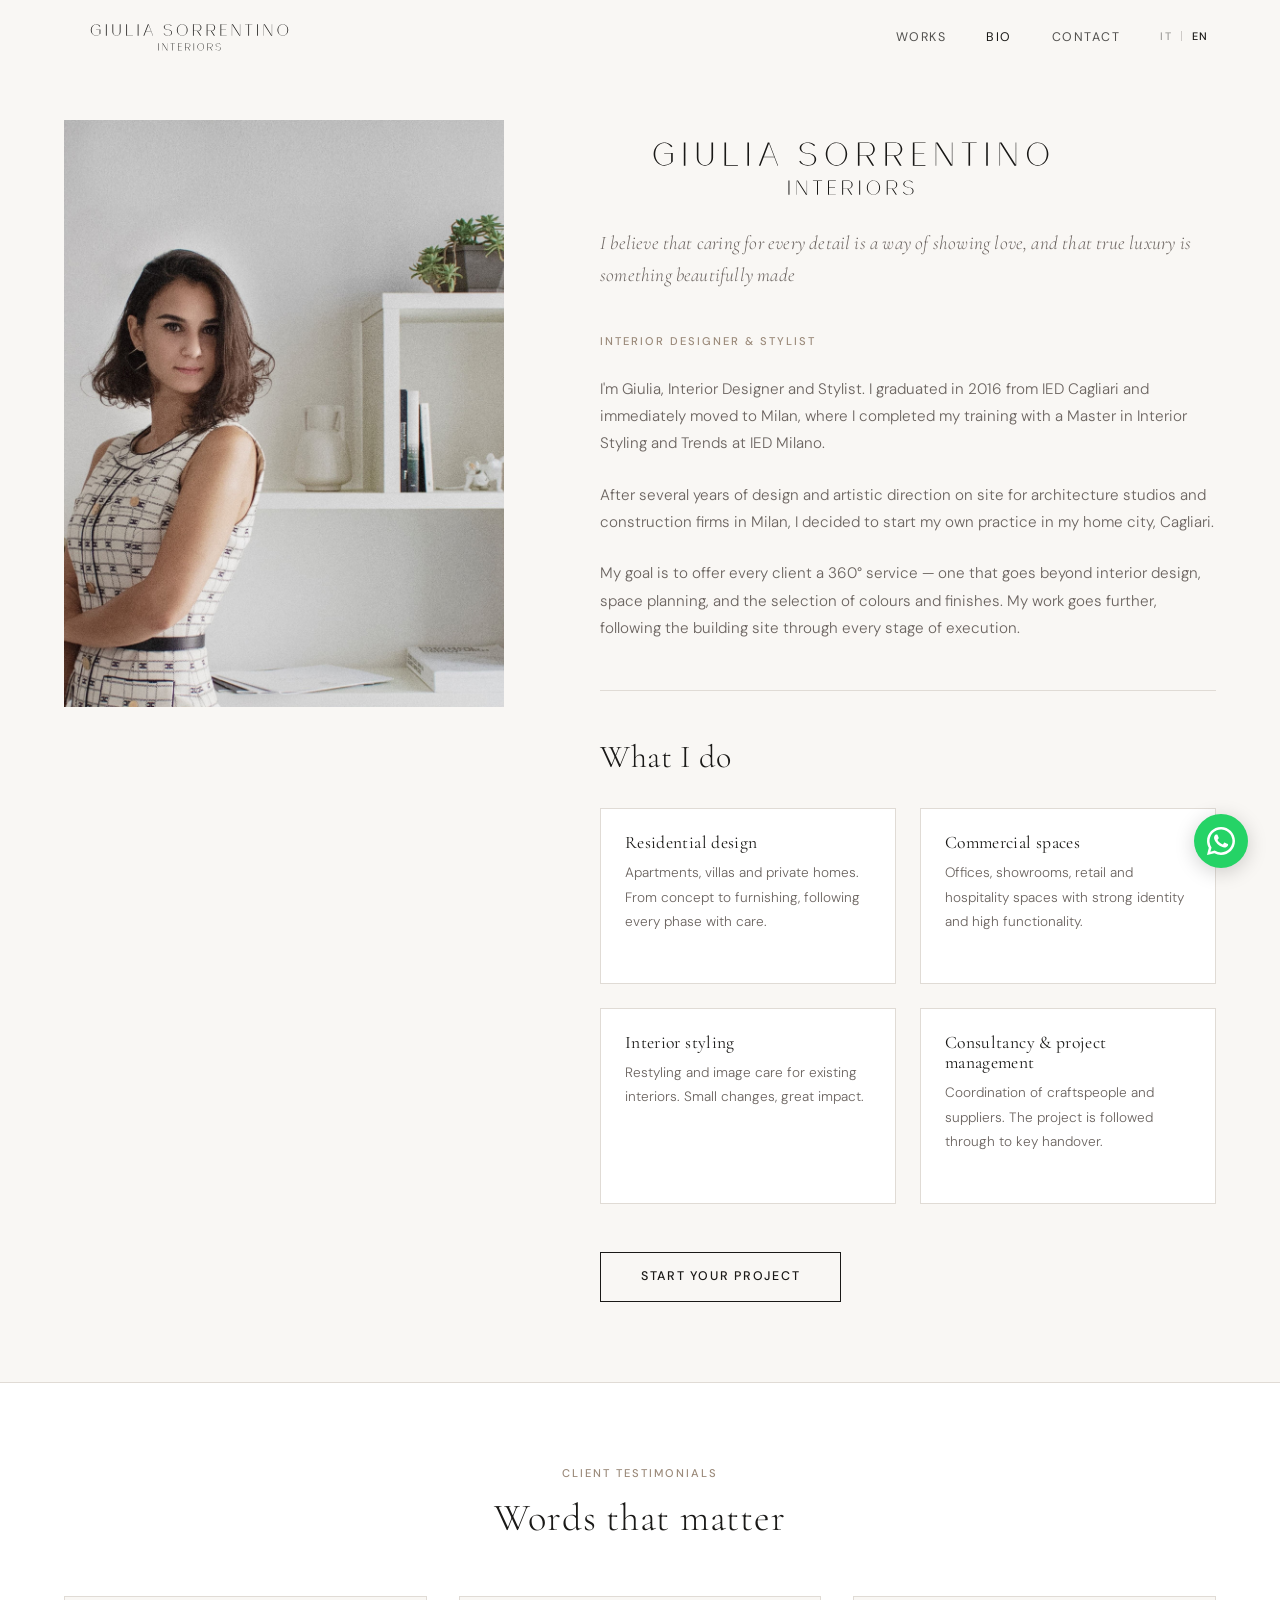
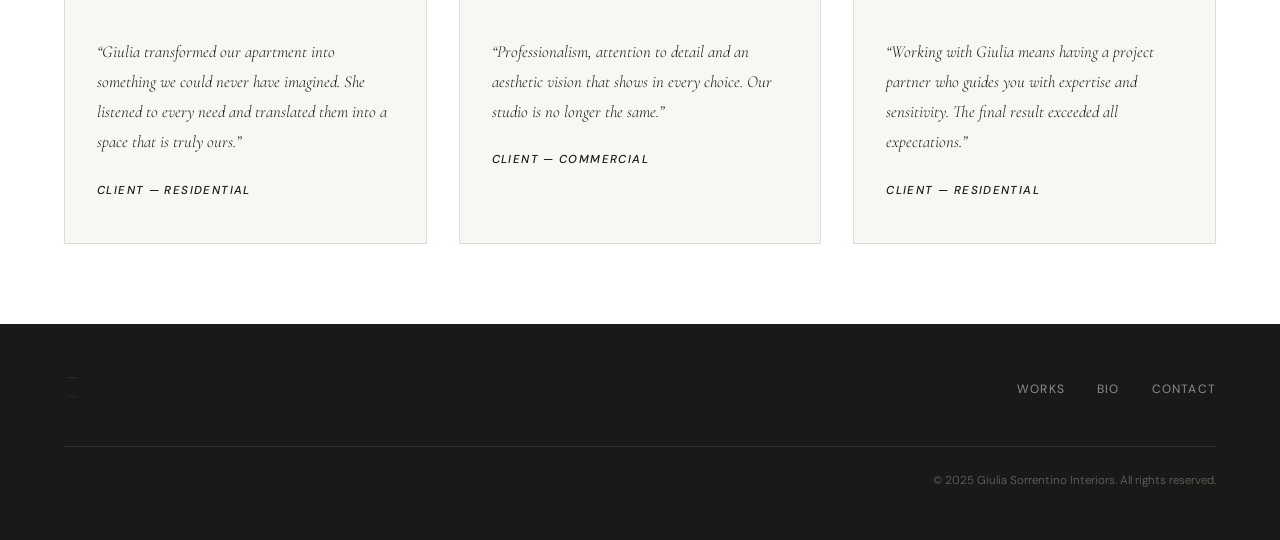
==== chi-sono.html @ e6bcc23e "primo commit" ====
﻿<!DOCTYPE html>
<html lang="it">
<head>
  <meta charset="UTF-8" />
  <meta name="viewport" content="width=device-width, initial-scale=1.0" />
  <title>Chi Sono — Giulia Sorrentino Interiors</title>
  <meta name="description" content="Giulia Sorrentino, interior designer con base in Sardegna (Cagliari) e a Milano. Progetta spazi residenziali e commerciali con un approccio su misura." />
  <meta name="keywords" content="interior designer Sardegna, interior designer Cagliari, interior designer Milano, progettazione interni" />
  <link rel="icon" type="image/svg+xml" href="favicon.svg" />
  <link rel="preconnect" href="https://fonts.googleapis.com" />
  <link rel="preconnect" href="https://fonts.gstatic.com" crossorigin />
  <link rel="stylesheet" href="css/style.css" />
</head>
<body>

  <nav class="nav scrolled">
    <a href="index.html" class="nav__logo">
      <span class="nav__logo-name" data-i18n="nav.logo-name">Giulia Sorrentino</span>
      <span class="nav__logo-sub" data-i18n="nav.logo-sub">Interiors</span>
    </a>
    <ul class="nav__links">
      <li><a href="index.html" data-i18n="nav.portfolio">Lavori</a></li>
      <li><a href="chi-sono.html" class="active" data-i18n="nav.about">Bio</a></li>
      <li><a href="contatti.html" data-i18n="nav.contact">Contatti</a></li>
    </ul>
    <div class="lang-switcher">
      <button class="lang-switcher__btn" data-lang="it">IT</button>
      <span class="lang-switcher__sep"></span>
      <button class="lang-switcher__btn" data-lang="en">EN</button>
    </div>
    <button class="nav__hamburger" aria-label="Menu" aria-expanded="false">
      <span></span><span></span><span></span>
    </button>
  </nav>

  <div class="nav__mobile">
    <a href="index.html" data-i18n="nav.portfolio">Lavori</a>
    <a href="chi-sono.html" data-i18n="nav.about">Bio</a>
    <a href="contatti.html" data-i18n="nav.contact">Contatti</a>
    <div class="lang-switcher" style="margin-left:0; margin-top:1rem;">
      <button class="lang-switcher__btn" data-lang="it">IT</button>
      <span class="lang-switcher__sep"></span>
      <button class="lang-switcher__btn" data-lang="en">EN</button>
    </div>
  </div>

  <section class="about-page-hero">
    <div class="container">
      <div class="about-page__grid">

        <div class="about-bio__logo-wrap fade-in">
          <div class="about-bio__logo-img" role="img" aria-label="Giulia Sorrentino Interiors"></div>
          <p class="about-bio__tagline" data-i18n="bio.quote">Credo che la cura di ogni dettaglio sia un modo per mostrare amore, e che il vero lusso sia qualcosa di ben fatto</p>
        </div>

        <div class="about-page__portrait fade-in">
          <img src="images/about/giulia.jpg" alt="Giulia Sorrentino" />
        </div>

        <div class="about-page__content fade-in fade-in-delay-1">
          <p class="label" data-i18n="about.label">Interior Designer &amp; Stylist</p>

          <p data-i18n="about.p1">Sono Giulia, Interior Designer e Stylist. Mi sono laureata nel 2016 presso IED Cagliari e, immediatamente dopo, mi sono trasferita a Milano dove ho completato la mia formazione con il Master in Interior Styling and Trends presso IED Milano.</p>
          <p data-i18n="about.p2">Dopo diversi anni di progettazione e direzione artistica in cantiere per studi di architettura e imprese di costruzione milanesi, ho deciso di intraprendere la libera professione nella mia città, Cagliari.</p>
          <p data-i18n="about.p3">Il mio obiettivo è offrire a ogni singolo cliente un servizio a 360°, che non si conclude con la progettazione degli interni, la definizione degli spazi e la scelta dei colori e delle finiture. Il mio lavoro si spinge oltre, seguendo il cantiere in ogni sua fase di realizzazione.</p>

          <div class="services">
            <h3 data-i18n="about.services.h3">Cosa faccio</h3>
            <div class="services__list">
              <div class="service-item">
                <h4 data-i18n="about.s1.h4">Progettazione residenziale</h4>
                <p data-i18n="about.s1.p">Appartamenti, ville e case private. Dal concept all'arredo, seguendo ogni fase con cura.</p>
              </div>
              <div class="service-item">
                <h4 data-i18n="about.s2.h4">Spazi commerciali</h4>
                <p data-i18n="about.s2.p">Uffici, showroom, negozi e spazi di hospitality con identità forte e funzionalità elevata.</p>
              </div>
              <div class="service-item">
                <h4 data-i18n="about.s3.h4">Interior styling</h4>
                <p data-i18n="about.s3.p">Restyling e cura dell'immagine di interni esistenti. Piccole variazioni, grande impatto.</p>
              </div>
              <div class="service-item">
                <h4 data-i18n="about.s4.h4">Consulenza e direzione lavori</h4>
                <p data-i18n="about.s4.p">Coordinamento di maestranze e fornitori. Il progetto viene seguito fino alla consegna delle chiavi.</p>
              </div>
            </div>
          </div>

          <div style="margin-top:3rem;">
            <a href="contatti.html" class="btn btn--dark" data-i18n="about.cta">Inizia il tuo progetto</a>
          </div>
        </div>

      </div>
    </div>
  </section>

  <!-- Testimonials -->
  <section class="testimonials-section">
    <div class="container">
      <div class="section-header fade-in">
        <p class="label" data-i18n="testimonials.label">Cosa dicono i clienti</p>
        <h2 data-i18n="testimonials.h2">Parole che contano</h2>
      </div>
      <div class="testimonials-grid">
        <blockquote class="testimonial fade-in">
          <p class="testimonial__quote" data-i18n="testimonials.1.quote">Giulia ha trasformato il nostro appartamento in qualcosa che non avremmo mai immaginato. Ha ascoltato ogni nostra esigenza e le ha tradotte in uno spazio che è davvero nostro.</p>
          <cite class="testimonial__cite">
            <strong data-i18n="testimonials.1.name">Cliente — Residenziale</strong>
          </cite>
        </blockquote>
        <blockquote class="testimonial fade-in fade-in-delay-1">
          <p class="testimonial__quote" data-i18n="testimonials.2.quote">Professionalità, attenzione al dettaglio e una visione estetica che si percepisce in ogni scelta. Il nostro studio non è più lo stesso.</p>
          <cite class="testimonial__cite">
            <strong data-i18n="testimonials.2.name">Cliente — Commerciale</strong>
          </cite>
        </blockquote>
        <blockquote class="testimonial fade-in fade-in-delay-2">
          <p class="testimonial__quote" data-i18n="testimonials.3.quote">Affidarsi a Giulia significa avere una partner di progetto che ti guida con competenza e sensibilità. Il risultato finale ha superato ogni aspettativa.</p>
          <cite class="testimonial__cite">
            <strong data-i18n="testimonials.3.name">Cliente — Residenziale</strong>
          </cite>
        </blockquote>
      </div>
    </div>
  </section>


  <footer class="footer">
    <div class="container">
      <div class="footer__inner">
        <a href="index.html" class="footer__logo">
          <img src="images/logo-footer.svg" class="footer__logo-img" alt="Giulia Sorrentino Interiors" />
        </a>
        <nav class="footer__links">
          <a href="index.html" data-i18n="nav.portfolio">Lavori</a>
          <a href="chi-sono.html" data-i18n="nav.about">Bio</a>
          <a href="contatti.html" data-i18n="nav.contact">Contatti</a>
        </nav>
        <p class="footer__copy" data-i18n="footer.copy">&copy; 2024 Giulia Sorrentino Interiors. Tutti i diritti riservati.</p>
      </div>
    </div>
  </footer>

  <a href="https://wa.me/393406487121" class="whatsapp-fab" target="_blank" rel="noopener noreferrer" aria-label="Contatta su WhatsApp">
    <svg viewBox="0 0 24 24" xmlns="http://www.w3.org/2000/svg" aria-hidden="true"><path d="M17.472 14.382c-.297-.149-1.758-.867-2.03-.967-.273-.099-.471-.148-.67.15-.197.297-.767.966-.94 1.164-.173.199-.347.223-.644.075-.297-.15-1.255-.463-2.39-1.475-.883-.788-1.48-1.761-1.653-2.059-.173-.297-.018-.458.13-.606.134-.133.298-.347.446-.52.149-.174.198-.298.298-.497.099-.198.05-.371-.025-.52-.075-.149-.669-1.612-.916-2.207-.242-.579-.487-.5-.669-.51-.173-.008-.371-.01-.57-.01-.198 0-.52.074-.792.372-.272.297-1.04 1.016-1.04 2.479 0 1.462 1.065 2.875 1.213 3.074.149.198 2.096 3.2 5.077 4.487.709.306 1.262.489 1.694.625.712.227 1.36.195 1.871.118.571-.085 1.758-.719 2.006-1.413.248-.694.248-1.289.173-1.413-.074-.124-.272-.198-.57-.347z"/><path d="M12 0C5.373 0 0 5.373 0 12c0 2.124.558 4.12 1.535 5.845L0 24l6.335-1.509A11.954 11.954 0 0012 24c6.627 0 12-5.373 12-12S18.627 0 12 0zm0 21.818a9.818 9.818 0 01-5.017-1.377l-.36-.214-3.727.978.999-3.636-.234-.374A9.818 9.818 0 1112 21.818z"/></svg>
  </a>

  <script src="js/main.js"></script>
  <script src="js/i18n.js"></script>
</body>
</html>
---- css/style.css ----
/* ============================================================
   Giulia Sorrentino Interiors — Main Stylesheet
   ============================================================ */

@import url('https://fonts.googleapis.com/css2?family=Cormorant+Garamond:ital,wght@0,300;0,400;0,500;1,300;1,400&family=DM+Sans:wght@300;400;500&display=swap');

/* ── Variables ── */
:root {
  --off-white: #F9F7F4;
  --white: #FFFFFF;
  --text: #1A1917;
  --text-muted: #6B6460;
  --accent: #9B8A7A;
  --border: #E0DBD5;
  --light-bg: #F0EDE8;

  --font-serif: 'Cormorant Garamond', Georgia, serif;
  --font-sans: 'DM Sans', system-ui, sans-serif;

  --nav-height: 72px;
  --transition: 0.4s cubic-bezier(0.25, 0.46, 0.45, 0.94);
  --transition-fast: 0.2s ease;
}

/* ── Reset ── */
*, *::before, *::after { box-sizing: border-box; margin: 0; padding: 0; }

html {
  scroll-behavior: smooth;
  font-size: 16px;
}

body {
  font-family: var(--font-sans);
  background: var(--off-white);
  color: var(--text);
  line-height: 1.6;
  overflow-x: hidden;
  -webkit-font-smoothing: antialiased;
}

img {
  display: block;
  max-width: 100%;
  height: auto;
}

a {
  color: inherit;
  text-decoration: none;
}

ul { list-style: none; }

/* ── Typography ── */
h1, h2, h3, h4 {
  font-family: var(--font-serif);
  font-weight: 300;
  line-height: 1.15;
  letter-spacing: 0.02em;
}

h1 { font-size: clamp(2.5rem, 6vw, 5rem); }
h2 { font-size: clamp(1.8rem, 4vw, 3rem); }
h3 { font-size: clamp(1.3rem, 2.5vw, 2rem); }
h4 { font-size: 1.1rem; }

p {
  font-size: 0.95rem;
  font-weight: 300;
  color: var(--text-muted);
  line-height: 1.8;
}

.label {
  font-family: var(--font-sans);
  font-size: 0.7rem;
  font-weight: 500;
  letter-spacing: 0.18em;
  text-transform: uppercase;
  color: var(--accent);
}

/* ── Layout ── */
.container {
  width: 90%;
  max-width: 1280px;
  margin: 0 auto;
}

section { padding: 5rem 0; }

/* ── Navigation ── */
.nav {
  position: fixed;
  top: 0;
  left: 0;
  right: 0;
  z-index: 100;
  height: var(--nav-height);
  display: flex;
  align-items: center;
  padding: 0 5%;
  transition: background var(--transition-fast), box-shadow var(--transition-fast);
}

.nav.scrolled {
  background: rgba(255, 255, 255, 0.96);
  backdrop-filter: blur(12px);
  box-shadow: 0 1px 0 var(--border);
}

/* SVG logo via background-image crop */
.nav__logo {
  display: block;
  flex: 1;
  overflow: hidden;
  width: 238px;
  height: 38px;
  background-image: url('../images/logo-nav-dark.svg');
  background-size: 319px 638px;
  background-position: -34px -92px;
  background-repeat: no-repeat;
  transition: opacity var(--transition-fast);
}

.nav__logo:hover { opacity: 0.65; }

/* Hide text spans — logo is rendered via background-image */
.nav__logo-name,
.nav__logo-sub { display: none; }

.nav__links {
  display: flex;
  gap: 2.5rem;
  align-items: center;
}

.nav__links a {
  font-size: 0.78rem;
  font-weight: 400;
  letter-spacing: 0.12em;
  text-transform: uppercase;
  color: var(--text);
  transition: color var(--transition-fast), opacity var(--transition-fast);
  opacity: 0.75;
}

.nav__links a:hover,
.nav__links a.active {
  opacity: 1;
  color: var(--text);
}

.nav__hamburger {
  display: none;
  flex-direction: column;
  gap: 5px;
  cursor: pointer;
  padding: 4px;
  background: none;
  border: none;
}

.nav__hamburger span {
  display: block;
  width: 22px;
  height: 1px;
  background: var(--text);
  transition: transform var(--transition), opacity var(--transition-fast);
}

.nav__hamburger.open span:nth-child(1) { transform: translateY(6px) rotate(45deg); }
.nav__hamburger.open span:nth-child(2) { opacity: 0; }
.nav__hamburger.open span:nth-child(3) { transform: translateY(-6px) rotate(-45deg); }

/* Mobile menu overlay */
.nav__mobile {
  display: none;
  position: fixed;
  inset: 0;
  z-index: 99;
  background: var(--white);
  flex-direction: column;
  align-items: center;
  justify-content: center;
  gap: 2.5rem;
  opacity: 0;
  pointer-events: none;
  transition: opacity var(--transition);
}

.nav__mobile.open {
  opacity: 1;
  pointer-events: all;
}

.nav__mobile a {
  font-family: var(--font-serif);
  font-size: 2.2rem;
  font-weight: 300;
  letter-spacing: 0.04em;
  color: var(--text);
  opacity: 0.8;
  transition: opacity var(--transition-fast);
}

.nav__mobile a:hover { opacity: 1; }

/* ── Hero ── */
.hero {
  position: relative;
  height: 100dvh;
  min-height: 600px;
  overflow: hidden;
  display: flex;
  align-items: flex-end;
  padding-bottom: 4rem;
}

.hero__img {
  position: absolute;
  inset: 0;
  width: 100%;
  height: 100%;
  object-fit: cover;
  object-position: center;
}

.hero__overlay {
  position: absolute;
  inset: 0;
  background: linear-gradient(
    to top,
    rgba(26, 25, 23, 0.55) 0%,
    rgba(26, 25, 23, 0.1) 50%,
    transparent 100%
  );
}

.hero__content {
  position: relative;
  z-index: 1;
  color: var(--white);
  padding: 0 5%;
  max-width: 800px;
}

.hero__content .label { color: rgba(255,255,255,0.75); margin-bottom: 1rem; }

.hero__title {
  font-family: var(--font-serif);
  font-size: clamp(3rem, 7vw, 6rem);
  font-weight: 300;
  line-height: 1.05;
  letter-spacing: 0.02em;
  color: var(--white);
  margin-bottom: 1.5rem;
}

.hero__subtitle {
  font-size: 0.9rem;
  font-weight: 300;
  letter-spacing: 0.08em;
  color: rgba(255,255,255,0.8);
  margin-bottom: 0;
}

.hero__scroll {
  position: absolute;
  bottom: 2rem;
  right: 5%;
  display: flex;
  flex-direction: column;
  align-items: center;
  gap: 0.5rem;
  color: rgba(255,255,255,0.6);
  font-size: 0.65rem;
  letter-spacing: 0.15em;
  text-transform: uppercase;
  z-index: 1;
}

.hero__scroll::after {
  content: '';
  display: block;
  width: 1px;
  height: 40px;
  background: rgba(255,255,255,0.4);
  animation: scrollPulse 2s ease-in-out infinite;
}

@keyframes scrollPulse {
  0%, 100% { opacity: 0.4; transform: scaleY(1); }
  50% { opacity: 1; transform: scaleY(0.6); }
}

/* ── Section Intro ── */
.section-intro {
  text-align: center;
  max-width: 600px;
  margin: 0 auto 3.5rem;
}

.section-intro .label { margin-bottom: 1rem; }
.section-intro h2 { margin-bottom: 1rem; }

/* ── Projects Grid (Home featured) ── */
.projects-grid {
  display: grid;
  grid-template-columns: 1fr 1fr;
  gap: 1.5rem;
}

.project-card {
  position: relative;
  overflow: hidden;
  cursor: pointer;
  background: var(--light-bg);
}

.project-card:first-child {
  grid-row: span 2;
}

.project-card__img {
  width: 100%;
  height: 100%;
  object-fit: cover;
  transition: transform 0.8s cubic-bezier(0.25, 0.46, 0.45, 0.94);
  display: block;
}

.project-card:first-child .project-card__img { min-height: 600px; }
.project-card:not(:first-child) .project-card__img { min-height: 280px; }

.project-card:hover .project-card__img { transform: scale(1.04); }

.project-card__overlay {
  position: absolute;
  inset: 0;
  background: linear-gradient(to top, rgba(26,25,23,0.7) 0%, transparent 50%);
  opacity: 0;
  transition: opacity var(--transition);
  display: flex;
  align-items: flex-end;
  padding: 2rem;
}

.project-card:hover .project-card__overlay { opacity: 1; }

.project-card__info { color: var(--white); }
.project-card__info .label { color: rgba(255,255,255,0.7); margin-bottom: 0.5rem; }
.project-card__info h3 { font-size: 1.5rem; font-weight: 300; }

/* ── View All Link ── */
.view-all {
  display: inline-flex;
  align-items: center;
  gap: 0.75rem;
  font-size: 0.78rem;
  letter-spacing: 0.14em;
  text-transform: uppercase;
  color: var(--text);
  border-bottom: 1px solid var(--text);
  padding-bottom: 2px;
  transition: gap var(--transition-fast), opacity var(--transition-fast);
  margin-top: 3rem;
}

.view-all:hover { gap: 1.2rem; opacity: 0.6; }

.text-center { text-align: center; }

/* ── About Snippet (Home) ── */
.about-snippet {
  background: var(--white);
  padding: 5rem 0;
}

.about-snippet__inner {
  display: grid;
  grid-template-columns: 1fr 1fr;
  gap: 5rem;
  align-items: center;
}

.about-snippet__img-wrap {
  position: relative;
  overflow: hidden;
  aspect-ratio: 3/4;
  background: var(--light-bg);
}

.about-snippet__img-wrap img {
  width: 100%;
  height: 100%;
  object-fit: cover;
}

.about-snippet__placeholder {
  width: 100%;
  height: 100%;
  display: flex;
  flex-direction: column;
  align-items: center;
  justify-content: center;
  gap: 1rem;
  color: var(--text-muted);
}

.about-snippet__placeholder svg {
  opacity: 0.3;
  width: 60px;
  height: 60px;
}

.about-snippet__text .label { margin-bottom: 1.5rem; }
.about-snippet__text h2 { margin-bottom: 1.5rem; }
.about-snippet__text p { margin-bottom: 1rem; }

/* ── Contact CTA ── */
.contact-cta {
  background: var(--text);
  color: var(--white);
  text-align: center;
  padding: 5rem 0;
}

.contact-cta h2 { color: var(--white); margin-bottom: 1rem; }
.contact-cta p { color: rgba(255,255,255,0.6); margin-bottom: 2.5rem; }

.btn {
  display: inline-block;
  padding: 0.9rem 2.5rem;
  font-size: 0.78rem;
  font-weight: 500;
  letter-spacing: 0.14em;
  text-transform: uppercase;
  border: 1px solid currentColor;
  transition: background var(--transition-fast), color var(--transition-fast);
  cursor: pointer;
}

.btn--light {
  color: var(--white);
  border-color: rgba(255,255,255,0.5);
}

.btn--light:hover {
  background: var(--white);
  color: var(--text);
  border-color: var(--white);
}

.btn--dark {
  color: var(--text);
  border-color: var(--text);
  background: transparent;
}

.btn--dark:hover {
  background: var(--text);
  color: var(--white);
}

/* ── Portfolio Page ── */
.portfolio-hero {
  padding-top: calc(var(--nav-height) + 4rem);
  padding-bottom: 3rem;
  text-align: center;
}

.portfolio-grid {
  display: grid;
  grid-template-columns: repeat(2, 1fr);
  gap: 2px;
  padding-bottom: 5rem;
}

.portfolio-item {
  position: relative;
  overflow: hidden;
  aspect-ratio: 4/3;
  background: var(--light-bg);
  cursor: pointer;
}

.portfolio-item img {
  width: 100%;
  height: 100%;
  object-fit: cover;
  transition: transform 0.8s cubic-bezier(0.25, 0.46, 0.45, 0.94);
}

.portfolio-item:hover img { transform: scale(1.04); }

.portfolio-item__overlay {
  position: absolute;
  inset: 0;
  background: linear-gradient(to top, rgba(26,25,23,0.72) 0%, rgba(26,25,23,0.1) 55%, transparent 100%);
  display: flex;
  align-items: flex-end;
  padding: 2.5rem;
  opacity: 0;
  transition: opacity var(--transition);
}

.portfolio-item:hover .portfolio-item__overlay { opacity: 1; }

.portfolio-item__info { color: var(--white); }
.portfolio-item__info .label { color: rgba(255,255,255,0.65); margin-bottom: 0.5rem; }
.portfolio-item__info h3 { font-size: 1.8rem; }

/* ── Project Detail Page ── */
.project-hero {
  height: 80vh;
  min-height: 500px;
  position: relative;
  overflow: hidden;
}

.project-hero img {
  width: 100%;
  height: 100%;
  object-fit: cover;
}

.project-hero__overlay {
  position: absolute;
  inset: 0;
  background: linear-gradient(to top, rgba(26,25,23,0.5) 0%, transparent 60%);
  display: flex;
  align-items: flex-end;
  padding: 4rem 5%;
}

.project-hero__title {
  color: var(--white);
  font-family: var(--font-serif);
  font-size: clamp(2.5rem, 6vw, 5rem);
  font-weight: 300;
}

.project-info {
  padding: 4rem 0 2rem;
  border-bottom: 1px solid var(--border);
  margin-bottom: 3rem;
  display: flex;
  gap: 4rem;
  flex-wrap: wrap;
}

.project-info__item .label { margin-bottom: 0.5rem; }
.project-info__item p { color: var(--text); font-size: 1rem; }

.project-desc {
  max-width: 700px;
  margin-bottom: 4rem;
}

.project-desc h3 { margin-bottom: 1rem; }
.project-desc p { font-size: 1rem; line-height: 1.9; }

/* Project Gallery */
.project-gallery {
  display: grid;
  gap: 6px;
}

.project-gallery--2col { grid-template-columns: 1fr 1fr; }
.project-gallery--3col { grid-template-columns: 1fr 1fr 1fr; }

.gallery-img {
  overflow: hidden;
  cursor: pointer;
  background: var(--light-bg);
}

.gallery-img img {
  width: 100%;
  height: 100%;
  object-fit: cover;
  transition: transform 0.6s ease;
  display: block;
}

.gallery-img:hover img { transform: scale(1.03); }

.gallery-img--tall { aspect-ratio: 3/4; }
.gallery-img--wide { aspect-ratio: 4/3; }
.gallery-img--square { aspect-ratio: 1; }
.gallery-img--landscape { aspect-ratio: 16/10; }
.gallery-img--span2 { grid-column: span 2; }

/* Nav between projects */
.project-nav {
  display: flex;
  justify-content: space-between;
  align-items: center;
  padding: 4rem 0;
  border-top: 1px solid var(--border);
  margin-top: 4rem;
}

.project-nav a {
  font-size: 0.78rem;
  letter-spacing: 0.12em;
  text-transform: uppercase;
  opacity: 0.6;
  transition: opacity var(--transition-fast);
}

.project-nav a:hover { opacity: 1; }

/* ── Bio Quote ── */
.about-bio__tagline {
  margin-top: 1.5rem;
  font-family: var(--font-serif);
  font-size: clamp(1rem, 1.5vw, 1.3rem);
  font-weight: 300;
  font-style: italic;
  line-height: 1.65;
  color: var(--text-muted);
  letter-spacing: 0.01em;
}

/* ── About Page ── */
.about-page-hero {
  padding-top: calc(var(--nav-height) + 3rem);
  padding-bottom: 5rem;
}

.about-page__grid {
  display: grid;
  grid-template-columns: 5fr 7fr;
  column-gap: 6rem;
  row-gap: 2.5rem;
  align-items: start;
}

.about-bio__logo-wrap {
  grid-column: 2;
  grid-row: 1;
  padding-top: 0.5rem;
}

.about-bio__logo-img {
  display: block;
  width: 476px;
  height: 76px;
  background-image: url('../images/logo-nav-dark.svg');
  background-size: 638px 1276px;
  background-position: -68px -184px;
  background-repeat: no-repeat;
}

.about-page__portrait {
  grid-column: 1;
  grid-row: 1 / 3;
  position: sticky;
  top: calc(var(--nav-height) + 2rem);
  overflow: hidden;
  aspect-ratio: 3/4;
  background: var(--light-bg);
}

.about-page__portrait img {
  width: 100%;
  height: 100%;
  object-fit: cover;
}

.about-page__content {
  grid-column: 2;
  grid-row: 2;
}

.about-page__portrait-placeholder {
  width: 100%;
  height: 100%;
  display: flex;
  flex-direction: column;
  align-items: center;
  justify-content: center;
  gap: 1rem;
  color: var(--text-muted);
  font-size: 0.85rem;
  letter-spacing: 0.05em;
}

.about-page__content .label { margin-bottom: 1.5rem; }
.about-page__content h1 { margin-bottom: 2rem; }
.about-page__content p { margin-bottom: 1.5rem; }

.services {
  margin-top: 3rem;
  padding-top: 3rem;
  border-top: 1px solid var(--border);
}

.services h3 { margin-bottom: 2rem; }

.services__list {
  display: grid;
  grid-template-columns: 1fr 1fr;
  gap: 1.5rem;
}

.service-item {
  padding: 1.5rem;
  border: 1px solid var(--border);
  background: var(--white);
}

.service-item h4 {
  font-family: var(--font-serif);
  font-weight: 400;
  margin-bottom: 0.5rem;
}

.service-item p { font-size: 0.85rem; }

/* ── Contact Page ── */
.contact-page {
  padding-top: calc(var(--nav-height) + 4rem);
  padding-bottom: 5rem;
}

.contact-page__grid {
  display: grid;
  grid-template-columns: 1fr 1fr;
  gap: 6rem;
  align-items: start;
}

.contact-info .label { margin-bottom: 1.5rem; }
.contact-info h2 { margin-bottom: 1.5rem; }
.contact-info p { margin-bottom: 2rem; }

.contact-details {
  display: flex;
  flex-direction: column;
  gap: 1.5rem;
  margin-top: 2.5rem;
  padding-top: 2.5rem;
  border-top: 1px solid var(--border);
}

.contact-detail {
  display: flex;
  flex-direction: column;
  gap: 0.25rem;
}

.contact-detail .label { color: var(--text-muted); }
.contact-detail a, .contact-detail span {
  font-size: 1rem;
  font-weight: 300;
  color: var(--text);
  transition: color var(--transition-fast);
}

.contact-detail a:hover { color: var(--accent); }

/* Contact Form */
.contact-form {
  display: flex;
  flex-direction: column;
  gap: 1.5rem;
}

.form-group {
  display: flex;
  flex-direction: column;
  gap: 0.5rem;
}

.form-group label {
  font-size: 0.7rem;
  letter-spacing: 0.14em;
  text-transform: uppercase;
  color: var(--text-muted);
  font-weight: 500;
}

.form-group input,
.form-group textarea {
  font-family: var(--font-sans);
  font-size: 0.95rem;
  font-weight: 300;
  color: var(--text);
  background: var(--white);
  border: 1px solid var(--border);
  padding: 0.85rem 1rem;
  outline: none;
  transition: border-color var(--transition-fast);
  resize: none;
  width: 100%;
  border-radius: 0;
  -webkit-appearance: none;
}

.form-group input:focus,
.form-group textarea:focus {
  border-color: var(--text);
}

.form-group textarea { min-height: 140px; }

.form-grid-2 {
  display: grid;
  grid-template-columns: 1fr 1fr;
  gap: 1.5rem;
}

.form-success {
  display: none;
  padding: 1rem;
  background: var(--light-bg);
  border-left: 2px solid var(--accent);
  font-size: 0.9rem;
  color: var(--text);
}

/* ── Lightbox ── */
.lightbox {
  display: none;
  position: fixed;
  inset: 0;
  z-index: 200;
  background: rgba(26, 25, 23, 0.95);
  align-items: center;
  justify-content: center;
}

.lightbox.active { display: flex; }

.lightbox__img {
  max-width: 92vw;
  max-height: 92vh;
  object-fit: contain;
  animation: fadeScale 0.3s ease;
}

@keyframes fadeScale {
  from { opacity: 0; transform: scale(0.96); }
  to { opacity: 1; transform: scale(1); }
}

.lightbox__close {
  position: fixed;
  top: 1.5rem;
  right: 2rem;
  color: rgba(255,255,255,0.8);
  font-size: 1.8rem;
  font-weight: 200;
  background: none;
  border: none;
  cursor: pointer;
  line-height: 1;
  transition: color var(--transition-fast);
  z-index: 201;
}

.lightbox__close:hover { color: var(--white); }

.lightbox__prev,
.lightbox__next {
  position: fixed;
  top: 50%;
  transform: translateY(-50%);
  color: rgba(255,255,255,0.8);
  font-size: 1.5rem;
  background: none;
  border: none;
  cursor: pointer;
  padding: 1rem;
  transition: color var(--transition-fast);
  z-index: 201;
}

.lightbox__prev { left: 1rem; }
.lightbox__next { right: 1rem; }
.lightbox__prev:hover, .lightbox__next:hover { color: var(--white); }

.lightbox__counter {
  position: fixed;
  bottom: 1.5rem;
  left: 50%;
  transform: translateX(-50%);
  color: rgba(255,255,255,0.5);
  font-size: 0.75rem;
  letter-spacing: 0.1em;
}

/* ── Footer ── */
.footer {
  background: var(--text);
  color: rgba(255,255,255,0.5);
  padding: 3rem 0;
}

.footer__inner {
  display: flex;
  justify-content: space-between;
  align-items: center;
  flex-wrap: wrap;
  gap: 1.5rem;
}

.footer__logo {
  display: block;
  transition: opacity var(--transition-fast);
}

.footer__logo:hover { opacity: 0.7; }

.footer__logo-img {
  display: block;
  height: 34px;
  width: auto;
}

.footer__links {
  display: flex;
  gap: 2rem;
}

.footer__links a {
  font-size: 0.75rem;
  letter-spacing: 0.1em;
  text-transform: uppercase;
  color: rgba(255,255,255,0.5);
  transition: color var(--transition-fast);
}

.footer__links a:hover { color: rgba(255,255,255,0.9); }

.footer__copy {
  font-size: 0.72rem;
  width: 100%;
  text-align: right;
  margin-top: 1rem;
  padding-top: 1.5rem;
  border-top: 1px solid rgba(255,255,255,0.1);
}

/* ── Scroll Animations ── */
.fade-in {
  opacity: 0;
  transform: translateY(24px);
  transition: opacity 0.7s ease, transform 0.7s ease;
}

.fade-in.visible {
  opacity: 1;
  transform: translateY(0);
}

.fade-in-delay-1 { transition-delay: 0.1s; }
.fade-in-delay-2 { transition-delay: 0.2s; }
.fade-in-delay-3 { transition-delay: 0.3s; }

/* ── Language Switcher ── */
.lang-switcher {
  display: flex;
  align-items: center;
  gap: 0.1rem;
  margin-left: 2rem;
}

.lang-switcher__btn {
  font-family: var(--font-sans);
  font-size: 0.68rem;
  font-weight: 500;
  letter-spacing: 0.1em;
  text-transform: uppercase;
  color: var(--text);
  background: none;
  border: none;
  cursor: pointer;
  padding: 0.3rem 0.5rem;
  opacity: 0.4;
  transition: opacity var(--transition-fast);
}

.lang-switcher__btn.active { opacity: 1; }
.lang-switcher__btn:hover { opacity: 0.8; }

.lang-switcher__sep {
  width: 1px;
  height: 10px;
  background: var(--text-muted);
  opacity: 0.3;
}

/* ── Page transition overlay ── */
.page-overlay {
  position: fixed;
  inset: 0;
  background: var(--off-white);
  z-index: 300;
  pointer-events: none;
  opacity: 0;
  transition: opacity 0.35s ease;
}

.page-overlay.active { opacity: 1; pointer-events: all; }

/* ── Home: Editorial Grid (full bleed) ── */
.editorial-grid {
  display: grid;
  grid-template-columns: 1fr 1fr;
  gap: 4px;
  width: 100%;
}

.editorial-grid__item {
  position: relative;
  overflow: hidden;
  cursor: pointer;
  background: var(--light-bg);
}

.editorial-grid__item img {
  width: 100%;
  height: 65vh;
  min-height: 400px;
  object-fit: cover;
  display: block;
  transition: transform 0.9s cubic-bezier(0.25, 0.46, 0.45, 0.94);
}

.editorial-grid__item:hover img { transform: scale(1.04); }

.editorial-grid__overlay {
  position: absolute;
  inset: 0;
  background: linear-gradient(to top, rgba(26,25,23,0.65) 0%, transparent 55%);
  opacity: 0;
  transition: opacity var(--transition);
  display: flex;
  align-items: flex-end;
  padding: 2.5rem;
}

.editorial-grid__item:hover .editorial-grid__overlay { opacity: 1; }

.editorial-grid__info { color: var(--white); }
.editorial-grid__info .label { color: rgba(255,255,255,0.65); margin-bottom: 0.4rem; }
.editorial-grid__info h3 { font-size: 1.6rem; font-weight: 300; }

/* Full-bleed single image */
.fullbleed-img {
  position: relative;
  overflow: hidden;
  width: 100%;
}

.fullbleed-img img {
  width: 100%;
  height: 70vh;
  object-fit: cover;
  display: block;
  transition: transform 0.9s ease;
}

.fullbleed-img:hover img { transform: scale(1.03); }

.fullbleed-img__caption {
  position: absolute;
  inset: 0;
  background: linear-gradient(to top, rgba(26,25,23,0.5) 0%, transparent 55%);
  display: flex;
  align-items: flex-end;
  padding: 3rem 5%;
  pointer-events: none;
}

.fullbleed-img__caption .label { color: rgba(255,255,255,0.7); margin-bottom: 0.5rem; }
.fullbleed-img__caption h2 { color: var(--white); font-size: clamp(1.8rem, 4vw, 3rem); }

/* Projects index link */
.projects-cta {
  display: flex;
  justify-content: flex-end;
  padding: 1.5rem 5% 0;
}

/* Home about — compact with real portrait */
.home-about {
  background: var(--white);
  padding: 5rem 0;
}

.home-about__inner {
  display: grid;
  grid-template-columns: 5fr 7fr;
  gap: 5rem;
  align-items: center;
}

.home-about__portrait {
  overflow: hidden;
  aspect-ratio: 3/4;
  background: var(--light-bg);
}

.home-about__portrait img {
  width: 100%;
  height: 100%;
  object-fit: cover;
  object-position: center top;
  transition: transform 0.8s ease;
}

.home-about__portrait:hover img { transform: scale(1.03); }

.home-about__text .label { margin-bottom: 1.2rem; }
.home-about__text h2 { margin-bottom: 1.5rem; }
.home-about__text p { margin-bottom: 1rem; }

/* Instagram strip */
.ig-strip {
  padding: 3rem 5%;
  display: flex;
  align-items: center;
  gap: 1rem;
  border-top: 1px solid var(--border);
}

.ig-strip__handle {
  font-size: 0.78rem;
  letter-spacing: 0.1em;
  color: var(--text-muted);
  transition: color var(--transition-fast);
}

.ig-strip__handle:hover { color: var(--text); }

.ig-strip svg { flex-shrink: 0; }

/* ── Responsive ── */
@media (max-width: 900px) {
  .nav__links { display: none; }
  .nav__hamburger { display: flex; }
  .nav__mobile { display: flex; }

  .projects-grid {
    grid-template-columns: 1fr;
  }

  .project-card:first-child { grid-row: span 1; }
  .project-card:first-child .project-card__img { min-height: 360px; }
  .project-card:not(:first-child) .project-card__img { min-height: 260px; }

  .about-snippet__inner { grid-template-columns: 1fr; gap: 3rem; }
  .about-snippet__img-wrap { aspect-ratio: 4/3; }

  .portfolio-grid { grid-template-columns: 1fr; }
  .portfolio-item { aspect-ratio: 4/3; }

  .about-page__grid {
    grid-template-columns: 1fr;
    gap: 2.5rem;
  }
  .about-bio__logo-wrap {
    grid-column: 1;
    grid-row: 1;
  }
  .about-bio__logo-img {
    width: 300px;
    height: 48px;
    background-size: 402px 804px;
    background-position: -43px -116px;
  }
  .about-page__portrait {
    grid-column: 1;
    grid-row: 2;
    position: static;
    aspect-ratio: 3/2;
  }
  .about-page__content {
    grid-column: 1;
    grid-row: 3;
  }

  .contact-page__grid { grid-template-columns: 1fr; gap: 3rem; }
  .form-grid-2 { grid-template-columns: 1fr; }

  .services__list { grid-template-columns: 1fr; }

  .footer__inner { flex-direction: column; align-items: flex-start; }
  .footer__copy { text-align: left; }
}

@media (max-width: 600px) {
  :root { --nav-height: 60px; }

  section { padding: 3.5rem 0; }

  .hero__title { font-size: clamp(2.2rem, 10vw, 3.5rem); }

  .project-gallery--2col { grid-template-columns: 1fr; }
  .project-gallery--3col { grid-template-columns: 1fr; }
  .gallery-img--span2 { grid-column: span 1; }

  .project-info { flex-direction: column; gap: 1.5rem; }

  .project-nav { flex-direction: column; gap: 1rem; text-align: center; }
}

/* ── WhatsApp floating button ── */
.whatsapp-fab {
  position: fixed;
  bottom: 2rem;
  right: 2rem;
  z-index: 150;
  width: 54px;
  height: 54px;
  border-radius: 50%;
  background: #25D366;
  display: flex;
  align-items: center;
  justify-content: center;
  box-shadow: 0 4px 20px rgba(0, 0, 0, 0.18);
  transition: transform var(--transition-fast), box-shadow var(--transition-fast);
}

.whatsapp-fab:hover {
  transform: scale(1.08);
  box-shadow: 0 6px 28px rgba(0, 0, 0, 0.24);
}

.whatsapp-fab svg {
  width: 28px;
  height: 28px;
  fill: #fff;
}

/* ── Portfolio filter ── */
.portfolio-filter {
  display: flex;
  gap: 0.6rem;
  justify-content: center;
  margin-bottom: 3rem;
  flex-wrap: wrap;
}

.filter-btn {
  font-family: var(--font-sans);
  font-size: 0.7rem;
  font-weight: 500;
  letter-spacing: 0.16em;
  text-transform: uppercase;
  padding: 0.55rem 1.4rem;
  border: 1px solid var(--border);
  background: transparent;
  color: var(--text-muted);
  cursor: pointer;
  transition: background var(--transition-fast), color var(--transition-fast), border-color var(--transition-fast);
}

.filter-btn.active,
.filter-btn:hover {
  background: var(--text);
  color: var(--white);
  border-color: var(--text);
}

/* Hide portfolio items when filtered */
.portfolio-item[hidden] { display: none !important; }

/* ── Testimonials ── */
.testimonials-section {
  background: var(--white);
  padding: 5rem 0;
  border-top: 1px solid var(--border);
}

.testimonials-section .section-header {
  text-align: center;
  margin-bottom: 3.5rem;
}

.testimonials-section .section-header .label { margin-bottom: 0.75rem; }
.testimonials-section .section-header h2 { font-size: clamp(1.6rem, 3vw, 2.4rem); }

.testimonials-grid {
  display: grid;
  grid-template-columns: repeat(3, 1fr);
  gap: 2rem;
}

.testimonial {
  padding: 2.5rem 2rem;
  border: 1px solid var(--border);
  background: var(--off-white);
  display: flex;
  flex-direction: column;
  gap: 1.5rem;
}

.testimonial__quote {
  font-family: var(--font-serif);
  font-size: 1.05rem;
  font-weight: 300;
  font-style: italic;
  line-height: 1.8;
  color: var(--text);
}

.testimonial__quote::before { content: '\201C'; }
.testimonial__quote::after { content: '\201D'; }

.testimonial__cite {
  font-size: 0.72rem;
  letter-spacing: 0.12em;
  text-transform: uppercase;
  color: var(--text-muted);
}

.testimonial__cite strong {
  display: block;
  color: var(--text);
  font-weight: 500;
  margin-bottom: 0.2rem;
}

@media (max-width: 900px) {
  .testimonials-grid { grid-template-columns: 1fr; }
  .nav__logo { width: 190px; }
}

/* ── Instagram feed section ── */
.ig-feed-section {
  padding: 4rem 0;
  border-top: 1px solid var(--border);
}

.ig-feed-section__header {
  display: flex;
  align-items: center;
  justify-content: space-between;
  margin-bottom: 1.5rem;
  flex-wrap: wrap;
  gap: 1rem;
}

.ig-feed-section__header .label { margin-bottom: 0; }

.ig-feed-link {
  display: inline-flex;
  align-items: center;
  gap: 0.5rem;
  font-size: 0.75rem;
  letter-spacing: 0.1em;
  text-transform: uppercase;
  color: var(--text-muted);
  transition: color var(--transition-fast);
}

.ig-feed-link:hover { color: var(--text); }

.ig-feed-grid {
  display: grid;
  grid-template-columns: repeat(6, 1fr);
  gap: 3px;
}

.ig-feed-placeholder {
  aspect-ratio: 1;
  background: var(--light-bg);
  overflow: hidden;
  position: relative;
}

.ig-feed-placeholder img {
  width: 100%;
  height: 100%;
  object-fit: cover;
  transition: transform 0.5s ease;
  display: block;
}

.ig-feed-placeholder:hover img { transform: scale(1.04); }

.ig-feed-cta {
  text-align: center;
  margin-top: 1.5rem;
}

@media (max-width: 900px) {
  .ig-feed-grid { grid-template-columns: repeat(3, 1fr); }
}

@media (max-width: 480px) {
  .ig-feed-grid { grid-template-columns: repeat(2, 1fr); }
  .whatsapp-fab { bottom: 1.25rem; right: 1.25rem; width: 48px; height: 48px; }
  .whatsapp-fab svg { width: 24px; height: 24px; }
}
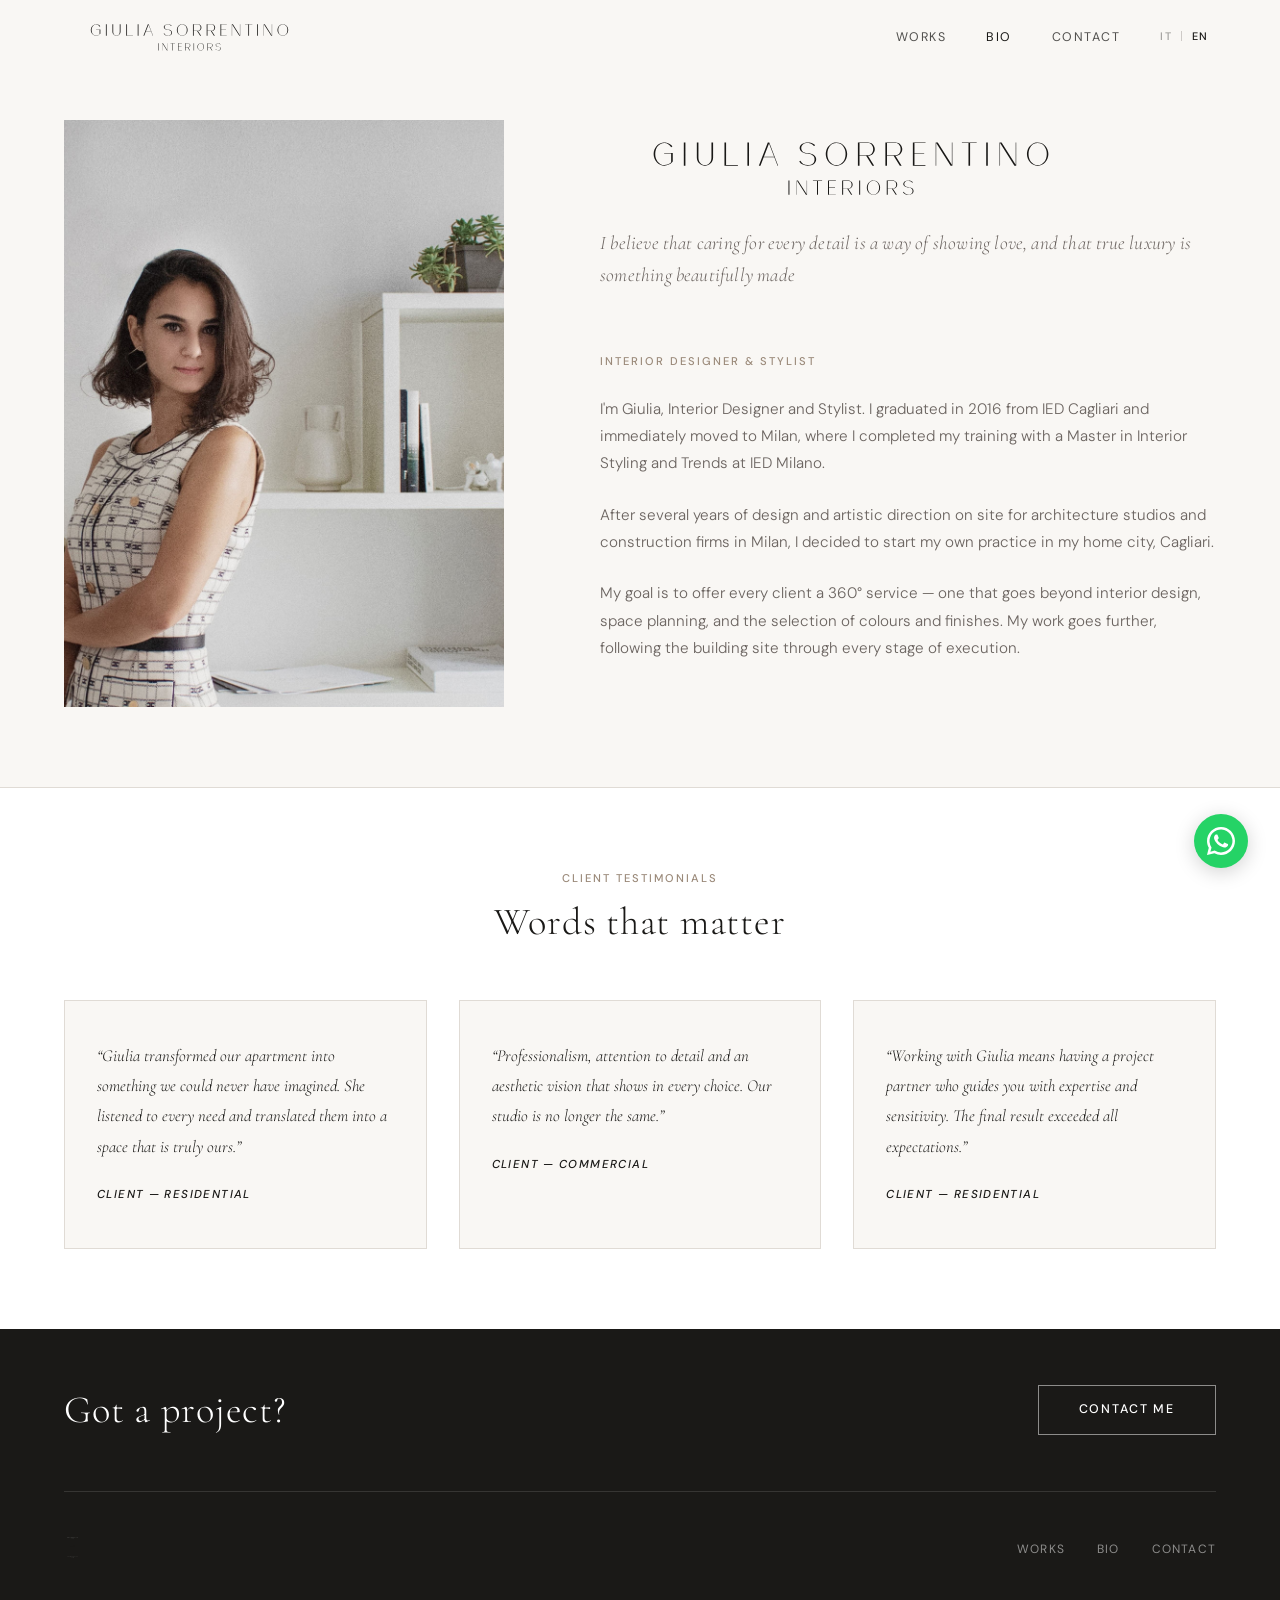
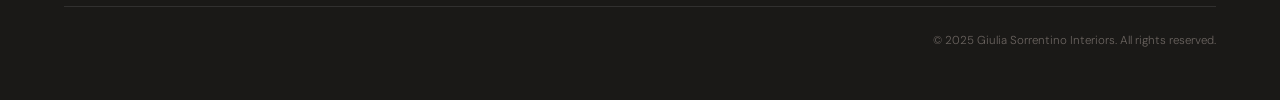
==== commit 372d117f: "redesign: immagini intere, footer CTA, bio pulita, contatti minimal, mobile centrato" ====
--- a/chi-sono.html
+++ b/chi-sono.html
@@ -64,31 +64,6 @@
           <p data-i18n="about.p2">Dopo diversi anni di progettazione e direzione artistica in cantiere per studi di architettura e imprese di costruzione milanesi, ho deciso di intraprendere la libera professione nella mia città, Cagliari.</p>
           <p data-i18n="about.p3">Il mio obiettivo è offrire a ogni singolo cliente un servizio a 360°, che non si conclude con la progettazione degli interni, la definizione degli spazi e la scelta dei colori e delle finiture. Il mio lavoro si spinge oltre, seguendo il cantiere in ogni sua fase di realizzazione.</p>
 
-          <div class="services">
-            <h3 data-i18n="about.services.h3">Cosa faccio</h3>
-            <div class="services__list">
-              <div class="service-item">
-                <h4 data-i18n="about.s1.h4">Progettazione residenziale</h4>
-                <p data-i18n="about.s1.p">Appartamenti, ville e case private. Dal concept all'arredo, seguendo ogni fase con cura.</p>
-              </div>
-              <div class="service-item">
-                <h4 data-i18n="about.s2.h4">Spazi commerciali</h4>
-                <p data-i18n="about.s2.p">Uffici, showroom, negozi e spazi di hospitality con identità forte e funzionalità elevata.</p>
-              </div>
-              <div class="service-item">
-                <h4 data-i18n="about.s3.h4">Interior styling</h4>
-                <p data-i18n="about.s3.p">Restyling e cura dell'immagine di interni esistenti. Piccole variazioni, grande impatto.</p>
-              </div>
-              <div class="service-item">
-                <h4 data-i18n="about.s4.h4">Consulenza e direzione lavori</h4>
-                <p data-i18n="about.s4.p">Coordinamento di maestranze e fornitori. Il progetto viene seguito fino alla consegna delle chiavi.</p>
-              </div>
-            </div>
-          </div>
-
-          <div style="margin-top:3rem;">
-            <a href="contatti.html" class="btn btn--dark" data-i18n="about.cta">Inizia il tuo progetto</a>
-          </div>
         </div>
 
       </div>
@@ -128,7 +103,11 @@
 
   <footer class="footer">
     <div class="container">
-      <div class="footer__inner">
+              <div class="footer__cta">
+          <h3 data-i18n="footer.cta.h3">Hai un progetto?</h3>
+          <a href="contatti.html" class="btn btn--light" data-i18n="footer.cta.btn">Contattami</a>
+        </div>
+        <div class="footer__inner">
         <a href="index.html" class="footer__logo">
           <img src="images/logo-footer.svg" class="footer__logo-img" alt="Giulia Sorrentino Interiors" />
         </a>
--- a/css/style.css
+++ b/css/style.css
@@ -100,7 +100,7 @@
   height: var(--nav-height);
   display: flex;
   align-items: center;
-  padding: 0 5%;
+  padding: 0 max(5%, calc((100vw - 1280px) / 2));
   transition: background var(--transition-fast), box-shadow var(--transition-fast);
 }
 
@@ -575,22 +575,23 @@
   overflow: hidden;
   cursor: pointer;
   background: var(--light-bg);
+  aspect-ratio: unset !important;
 }
 
 .gallery-img img {
   width: 100%;
-  height: 100%;
-  object-fit: cover;
+  height: auto;
+  display: block;
   transition: transform 0.6s ease;
-  display: block;
 }
 
 .gallery-img:hover img { transform: scale(1.03); }
 
-.gallery-img--tall { aspect-ratio: 3/4; }
-.gallery-img--wide { aspect-ratio: 4/3; }
-.gallery-img--square { aspect-ratio: 1; }
-.gallery-img--landscape { aspect-ratio: 16/10; }
+.gallery-img--tall,
+.gallery-img--wide,
+.gallery-img--square,
+.gallery-img--landscape { aspect-ratio: unset; }
+
 .gallery-img--span2 { grid-column: span 2; }
 
 /* Nav between projects */
@@ -898,7 +899,25 @@
 .footer {
   background: var(--text);
   color: rgba(255,255,255,0.5);
-  padding: 3rem 0;
+  padding: 0 0 3rem;
+}
+
+.footer__cta {
+  display: flex;
+  justify-content: space-between;
+  align-items: center;
+  padding: 3.5rem 0;
+  border-bottom: 1px solid rgba(255,255,255,0.12);
+  margin-bottom: 2.5rem;
+}
+
+.footer__cta h3 {
+  font-family: var(--font-serif);
+  font-size: clamp(1.6rem, 3vw, 2.4rem);
+  font-weight: 300;
+  color: var(--white);
+  letter-spacing: 0.02em;
+  margin: 0;
 }
 
 .footer__inner {
@@ -1147,6 +1166,17 @@
   .nav__hamburger { display: flex; }
   .nav__mobile { display: flex; }
 
+  /* Nav logo centrato su mobile */
+  .nav { justify-content: flex-end; }
+  .nav > .lang-switcher { display: none; }
+  .nav__logo {
+    position: absolute;
+    left: 50%;
+    transform: translateX(-50%);
+    width: 238px;
+    flex: none;
+  }
+
   .projects-grid {
     grid-template-columns: 1fr;
   }
@@ -1168,6 +1198,9 @@
   .about-bio__logo-wrap {
     grid-column: 1;
     grid-row: 1;
+    display: flex;
+    flex-direction: column;
+    align-items: center;
   }
   .about-bio__logo-img {
     width: 300px;
@@ -1175,6 +1208,7 @@
     background-size: 402px 804px;
     background-position: -43px -116px;
   }
+  .about-bio__tagline { text-align: center; }
   .about-page__portrait {
     grid-column: 1;
     grid-row: 2;
@@ -1191,8 +1225,15 @@
 
   .services__list { grid-template-columns: 1fr; }
 
-  .footer__inner { flex-direction: column; align-items: flex-start; }
-  .footer__copy { text-align: left; }
+  /* Filtri portfolio su una riga */
+  .portfolio-filter { gap: 0.4rem; flex-wrap: nowrap; }
+  .filter-btn { padding: 0.45rem 0.9rem; }
+
+  .footer__inner { flex-direction: column; align-items: center; gap: 1.2rem; }
+  .footer__links { justify-content: center; }
+  .footer__copy { text-align: center; width: 100%; }
+  .footer__cta { flex-direction: column; text-align: center; gap: 1.8rem; padding: 2.5rem 0; margin-bottom: 2rem; }
+  .about-bio__logo-img { display: none; }
 }
 
 @media (max-width: 600px) {
@@ -1330,7 +1371,7 @@
 
 @media (max-width: 900px) {
   .testimonials-grid { grid-template-columns: 1fr; }
-  .nav__logo { width: 190px; }
+  .nav__logo { width: 238px; }
 }
 
 /* ── Instagram feed section ── */
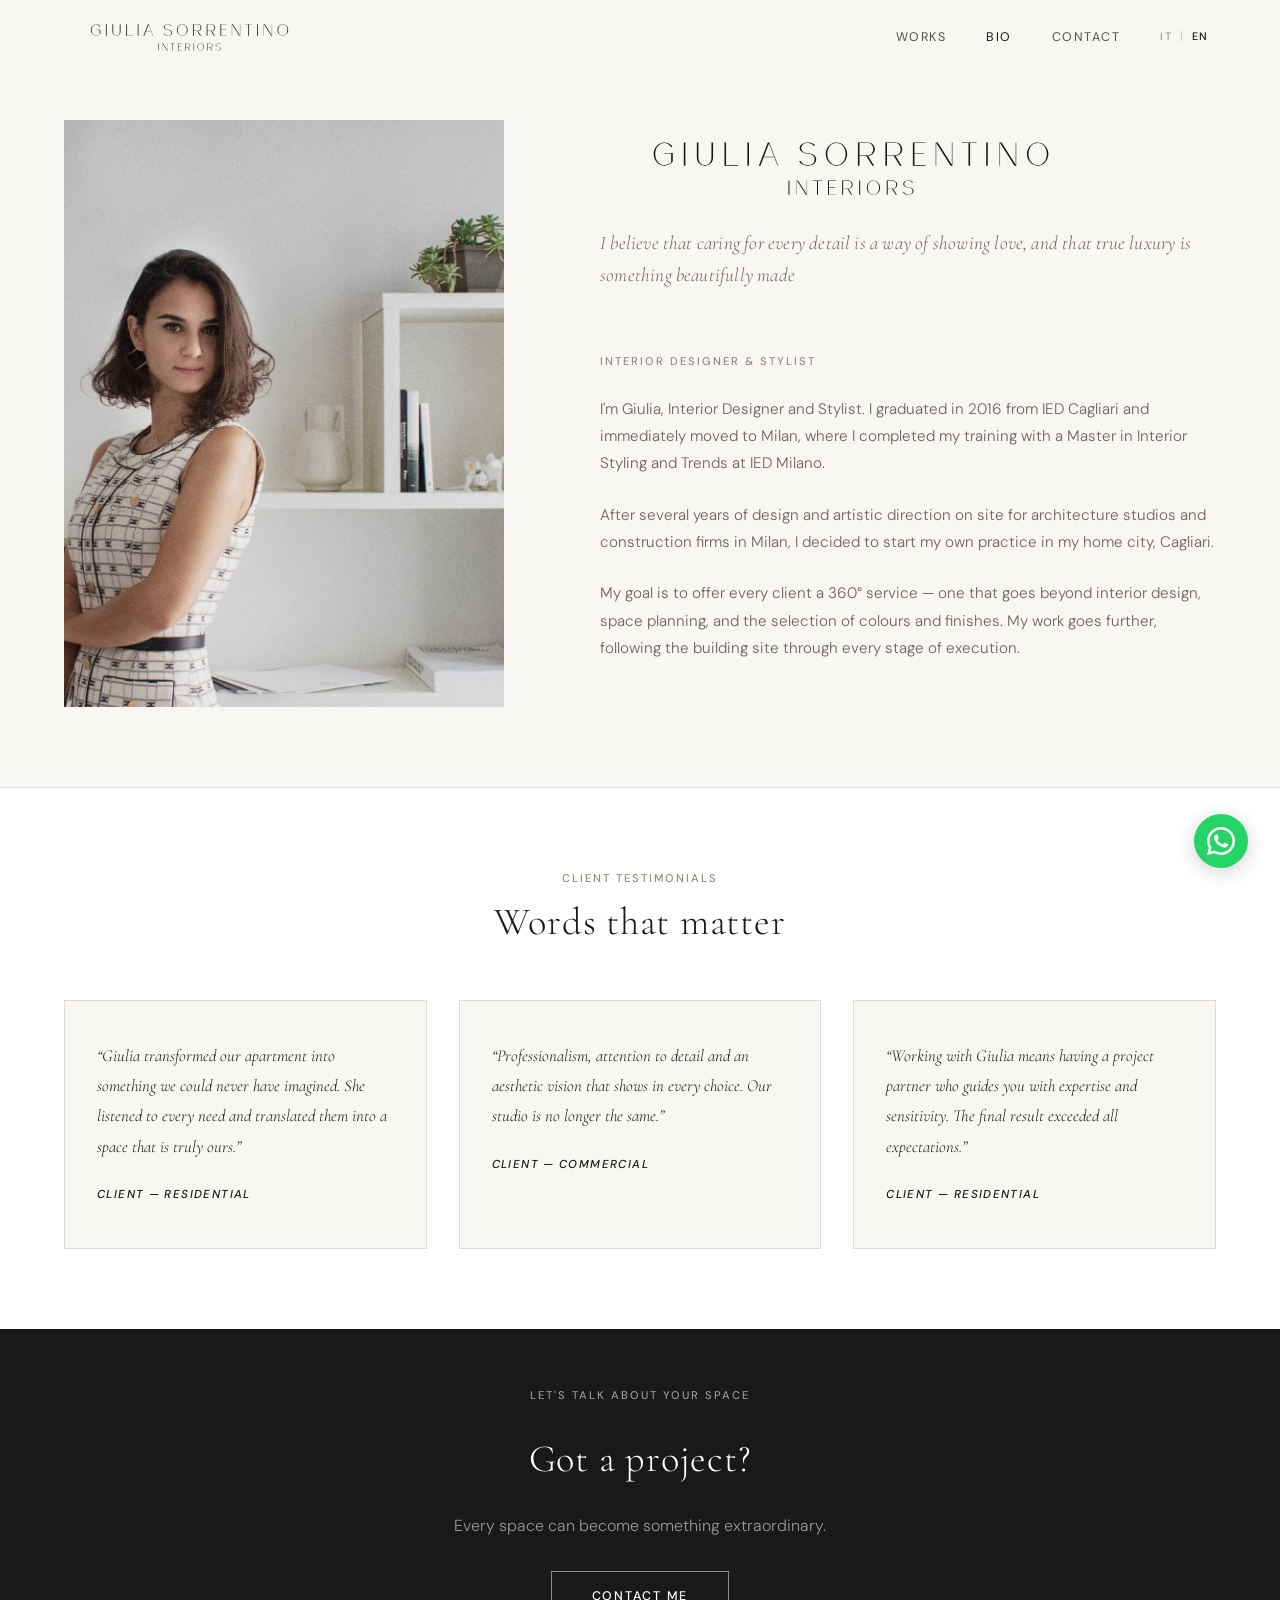
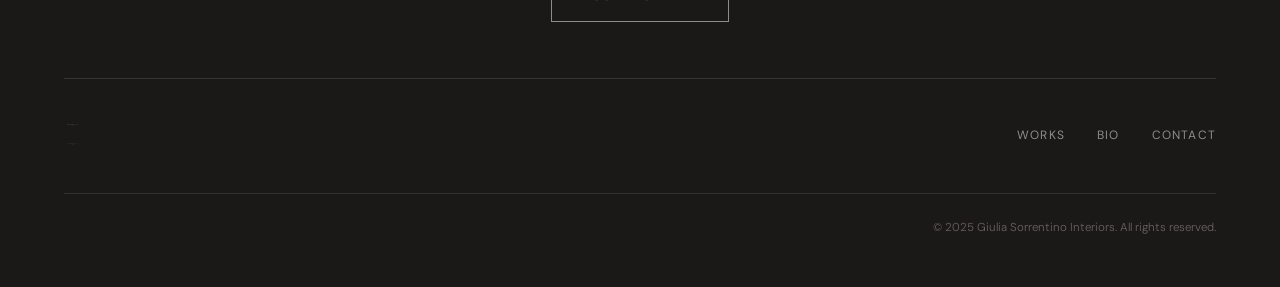
==== commit 5b7a452b: "Restore full footer CTA and fix mobile nav balance Footer CTA now shows label, heading, description," ====
--- a/chi-sono.html
+++ b/chi-sono.html
@@ -103,10 +103,12 @@
 
   <footer class="footer">
     <div class="container">
-              <div class="footer__cta">
-          <h3 data-i18n="footer.cta.h3">Hai un progetto?</h3>
-          <a href="contatti.html" class="btn btn--light" data-i18n="footer.cta.btn">Contattami</a>
-        </div>
+      <div class="footer__cta">
+        <p class="label" data-i18n="footer.cta.label">Parliamo del tuo spazio</p>
+        <h3 data-i18n="footer.cta.h3">Hai un progetto?</h3>
+        <p class="footer__cta__desc" data-i18n="footer.cta.desc">Ogni ambiente può diventare qualcosa di straordinario.</p>
+        <a href="contatti.html" class="btn btn--light" data-i18n="footer.cta.btn">Contattami</a>
+      </div>
         <div class="footer__inner">
         <a href="index.html" class="footer__logo">
           <img src="images/logo-footer.svg" class="footer__logo-img" alt="Giulia Sorrentino Interiors" />
--- a/css/style.css
+++ b/css/style.css
@@ -593,6 +593,36 @@
 .gallery-img--landscape { aspect-ratio: unset; }
 
 .gallery-img--span2 { grid-column: span 2; }
+
+/* Auto gallery — orientation-aware layout */
+.project-gallery-auto {
+  display: flex;
+  flex-direction: column;
+  gap: 6px;
+  margin-bottom: 4rem;
+}
+
+.gallery-row--full { display: block; }
+
+.gallery-row--pair {
+  display: grid;
+  grid-template-columns: 1fr 1fr;
+  gap: 6px;
+}
+
+.gallery-img-wrap {
+  overflow: hidden;
+  cursor: pointer;
+}
+
+.gallery-img-wrap img {
+  width: 100%;
+  height: auto;
+  display: block;
+  transition: transform 0.6s ease;
+}
+
+.gallery-img-wrap:hover img { transform: scale(1.03); }
 
 /* Nav between projects */
 .project-nav {
@@ -904,11 +934,17 @@
 
 .footer__cta {
   display: flex;
-  justify-content: space-between;
-  align-items: center;
+  flex-direction: column;
+  align-items: center;
+  text-align: center;
+  gap: 2rem;
   padding: 3.5rem 0;
   border-bottom: 1px solid rgba(255,255,255,0.12);
   margin-bottom: 2.5rem;
+}
+
+.footer__cta .label {
+  color: rgba(255,255,255,0.55);
 }
 
 .footer__cta h3 {
@@ -918,6 +954,16 @@
   color: var(--white);
   letter-spacing: 0.02em;
   margin: 0;
+}
+
+.footer__cta__desc {
+  font-family: var(--font-sans);
+  font-size: 1rem;
+  font-weight: 300;
+  line-height: 1.65;
+  color: rgba(255,255,255,0.55);
+  margin: 0;
+  max-width: 38ch;
 }
 
 .footer__inner {
@@ -1167,7 +1213,7 @@
   .nav__mobile { display: flex; }
 
   /* Nav logo centrato su mobile */
-  .nav { justify-content: flex-end; }
+  .nav { justify-content: space-between; }
   .nav > .lang-switcher { display: none; }
   .nav__logo {
     position: absolute;
@@ -1175,6 +1221,12 @@
     transform: translateX(-50%);
     width: 238px;
     flex: none;
+  }
+  /* spacer invisibile a sinistra per bilanciare l'hamburger a destra */
+  .nav::before {
+    content: '';
+    width: 30px;
+    flex-shrink: 0;
   }
 
   .projects-grid {
@@ -1232,7 +1284,7 @@
   .footer__inner { flex-direction: column; align-items: center; gap: 1.2rem; }
   .footer__links { justify-content: center; }
   .footer__copy { text-align: center; width: 100%; }
-  .footer__cta { flex-direction: column; text-align: center; gap: 1.8rem; padding: 2.5rem 0; margin-bottom: 2rem; }
+  .footer__cta { padding: 2.5rem 0; margin-bottom: 2rem; }
   .about-bio__logo-img { display: none; }
 }
 
@@ -1246,6 +1298,7 @@
   .project-gallery--2col { grid-template-columns: 1fr; }
   .project-gallery--3col { grid-template-columns: 1fr; }
   .gallery-img--span2 { grid-column: span 1; }
+  .gallery-row--pair { grid-template-columns: 1fr; }
 
   .project-info { flex-direction: column; gap: 1.5rem; }
 
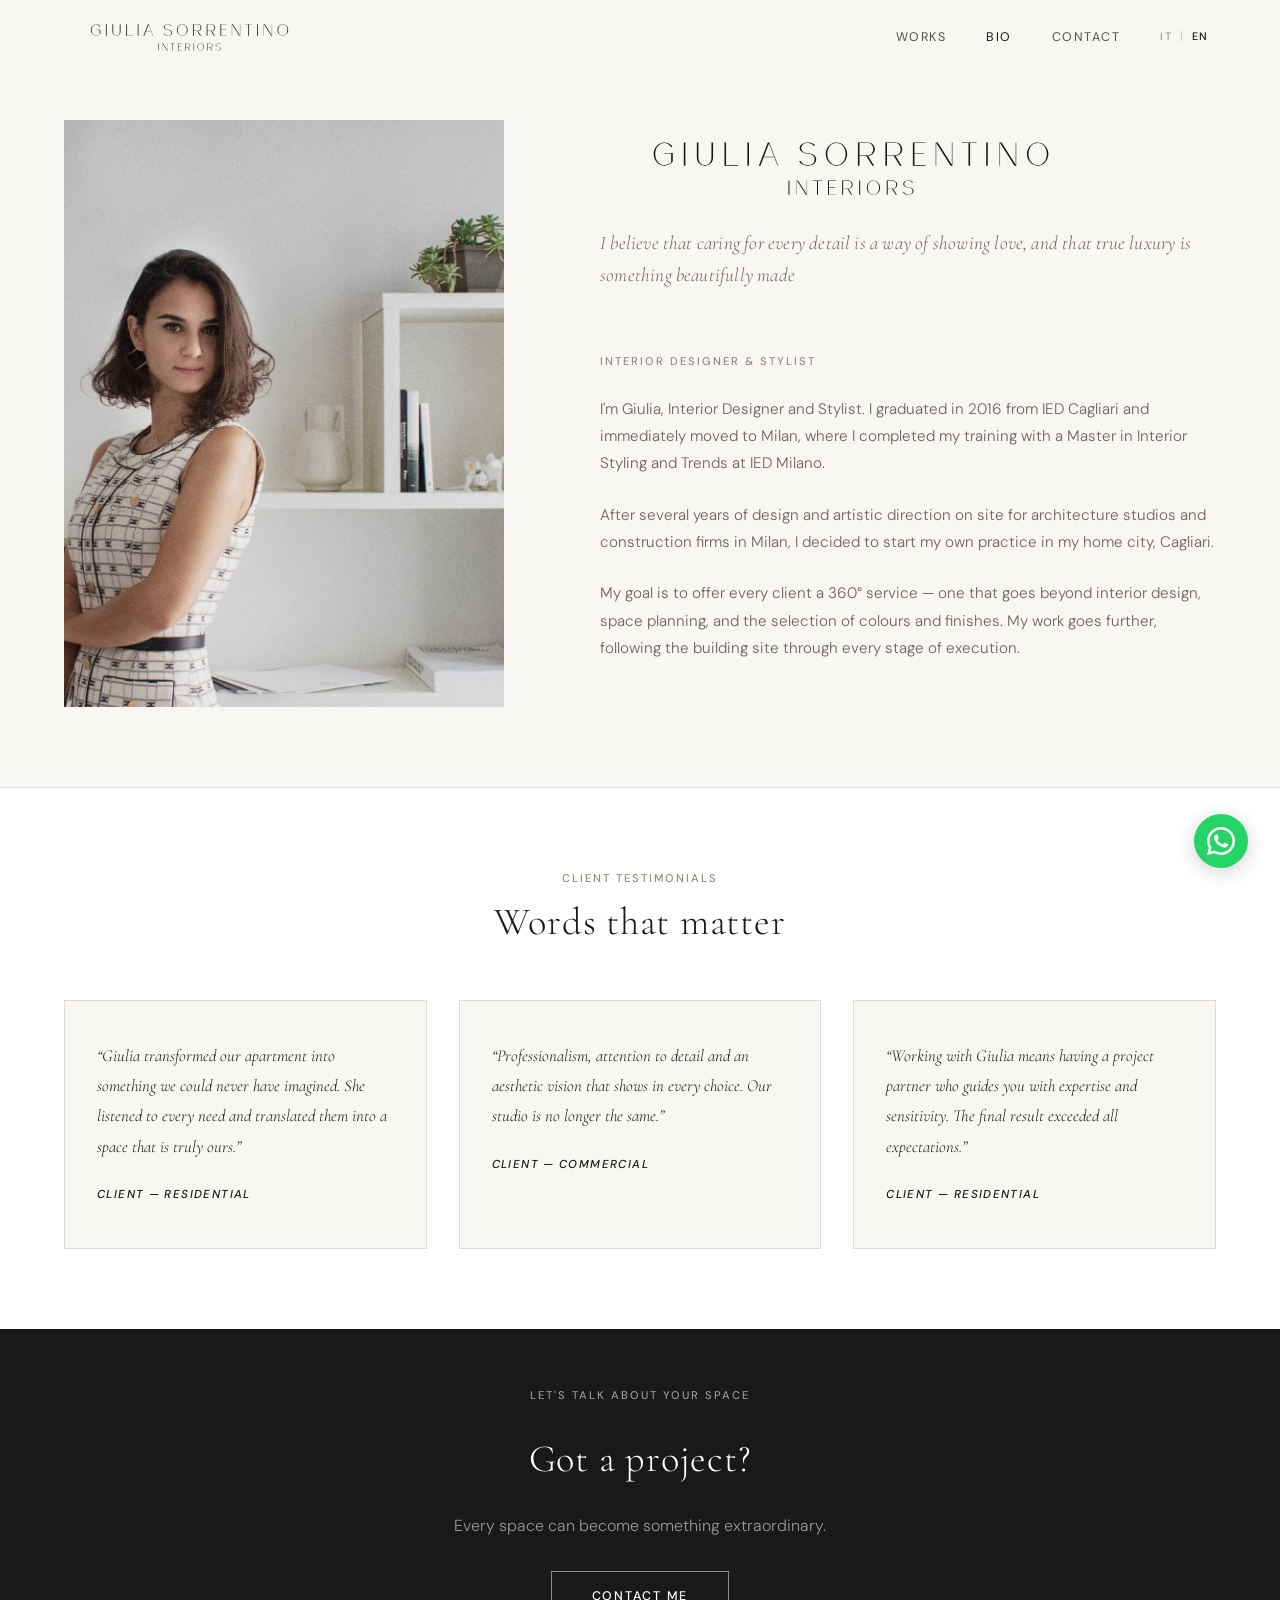
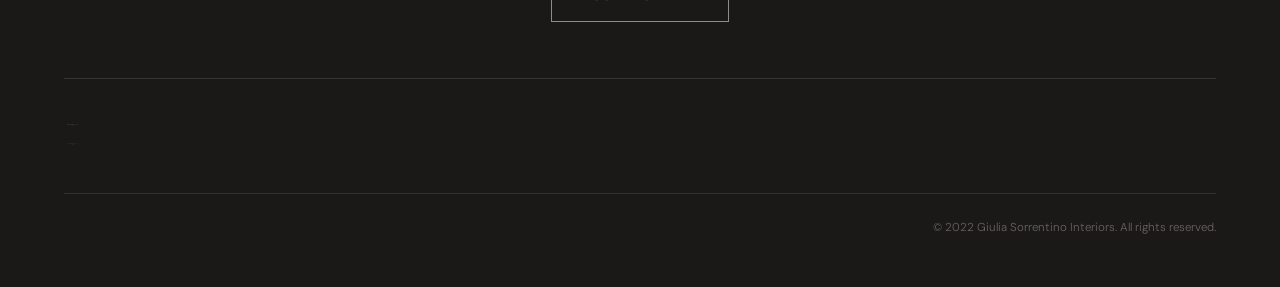
==== commit 1dd6b43f: "Remove nav links (Lavori/Bio/Contatti) from footer across all pages Co-Authored-By: Claude Sonnet 4." ====
--- a/chi-sono.html
+++ b/chi-sono.html
@@ -113,11 +113,6 @@
         <a href="index.html" class="footer__logo">
           <img src="images/logo-footer.svg" class="footer__logo-img" alt="Giulia Sorrentino Interiors" />
         </a>
-        <nav class="footer__links">
-          <a href="index.html" data-i18n="nav.portfolio">Lavori</a>
-          <a href="chi-sono.html" data-i18n="nav.about">Bio</a>
-          <a href="contatti.html" data-i18n="nav.contact">Contatti</a>
-        </nav>
         <p class="footer__copy" data-i18n="footer.copy">&copy; 2024 Giulia Sorrentino Interiors. Tutti i diritti riservati.</p>
       </div>
     </div>
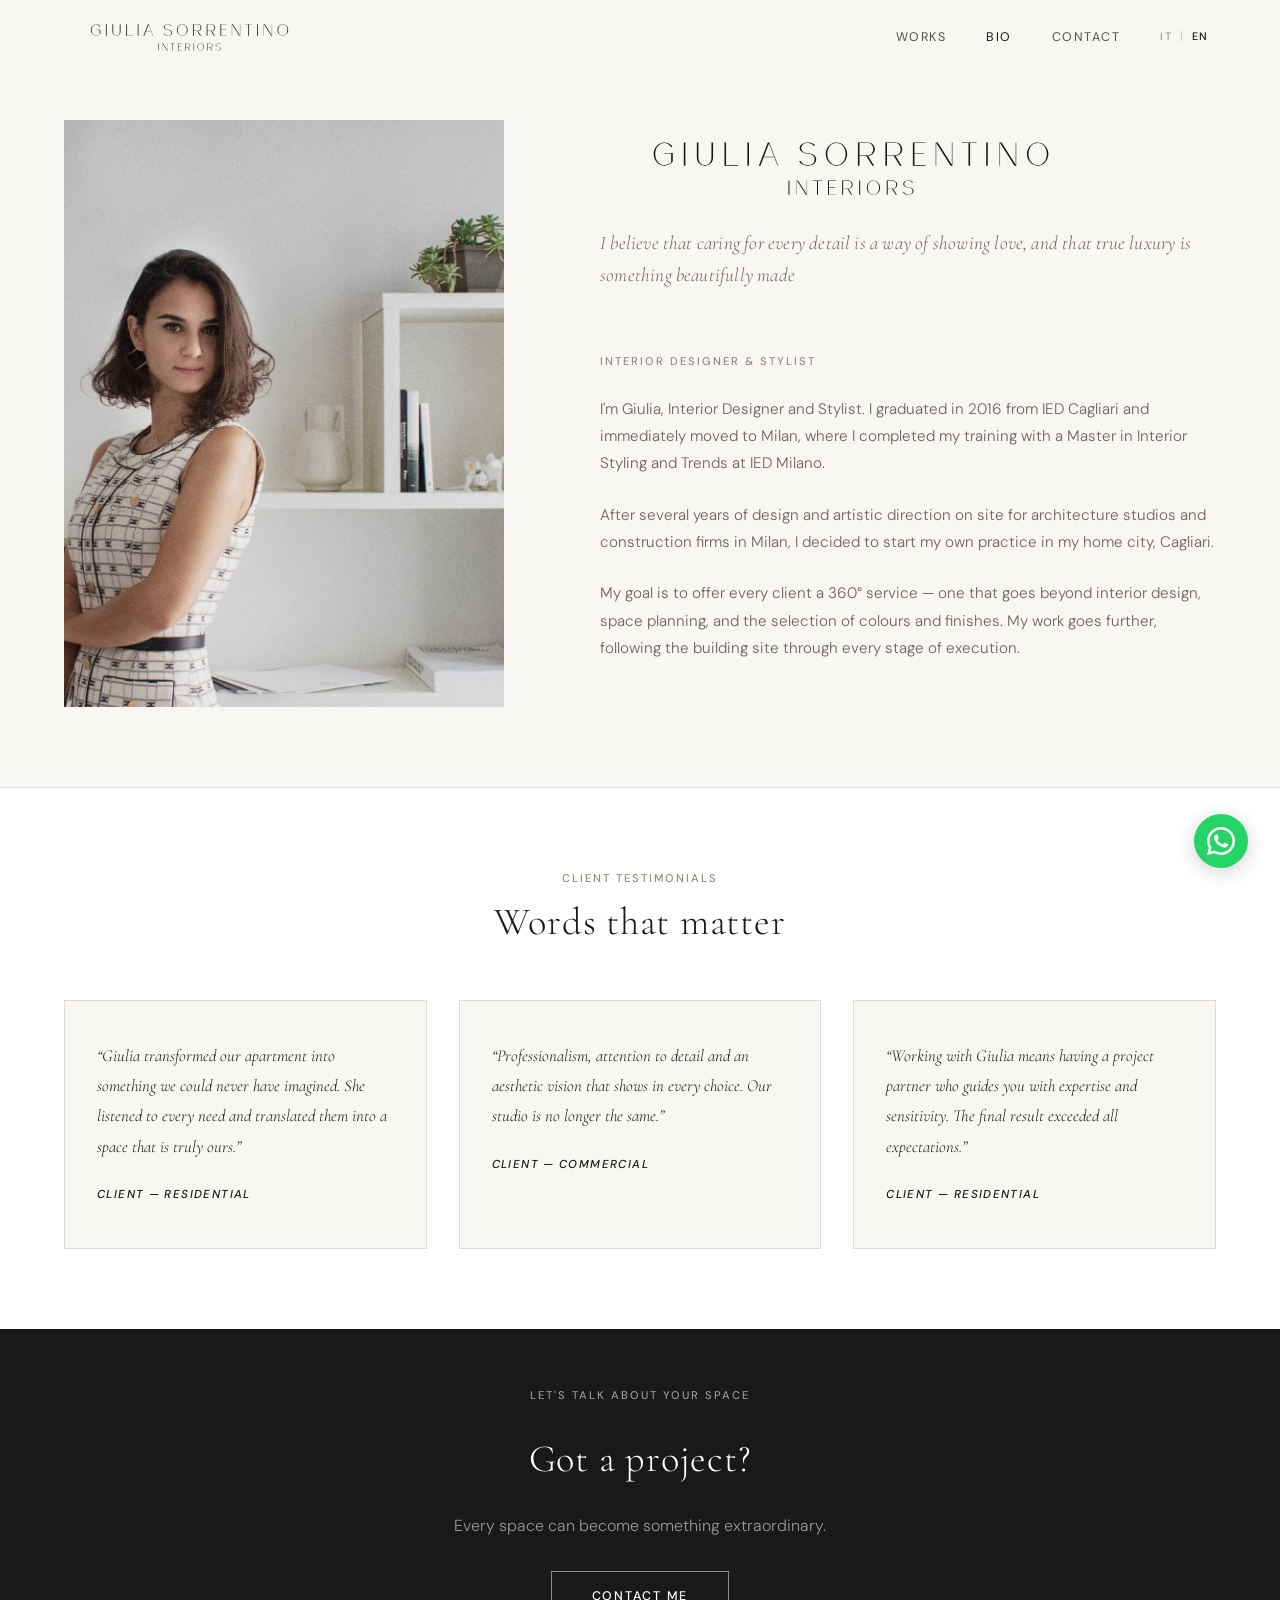
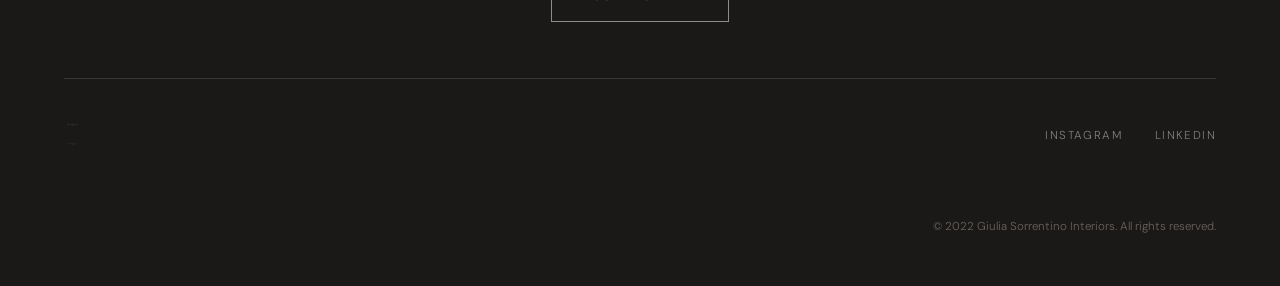
==== commit 52707af4: "Add Instagram and LinkedIn links to footer across all pages Co-Authored-By: Claude Sonnet 4.6 <norep" ====
--- a/chi-sono.html
+++ b/chi-sono.html
@@ -113,6 +113,10 @@
         <a href="index.html" class="footer__logo">
           <img src="images/logo-footer.svg" class="footer__logo-img" alt="Giulia Sorrentino Interiors" />
         </a>
+        <div class="footer__social">
+          <a href="https://instagram.com/giuliasorrentino_interiors" target="_blank" rel="noopener noreferrer">Instagram</a>
+          <a href="https://it.linkedin.com/in/giulia-sorrentino-34136b1b0" target="_blank" rel="noopener noreferrer">LinkedIn</a>
+        </div>
         <p class="footer__copy" data-i18n="footer.copy">&copy; 2024 Giulia Sorrentino Interiors. Tutti i diritti riservati.</p>
       </div>
     </div>
--- a/css/style.css
+++ b/css/style.css
@@ -1002,13 +1002,29 @@
 
 .footer__links a:hover { color: rgba(255,255,255,0.9); }
 
+.footer__social {
+  display: flex;
+  gap: 2rem;
+  align-items: center;
+}
+.footer__social a {
+  font-family: var(--font-sans);
+  font-size: 0.72rem;
+  font-weight: 300;
+  letter-spacing: 0.12em;
+  text-transform: uppercase;
+  color: rgba(255,255,255,0.45);
+  text-decoration: none;
+  transition: color var(--transition-fast);
+}
+.footer__social a:hover { color: rgba(255,255,255,0.9); }
+
 .footer__copy {
   font-size: 0.72rem;
   width: 100%;
   text-align: right;
   margin-top: 1rem;
   padding-top: 1.5rem;
-  border-top: 1px solid rgba(255,255,255,0.1);
 }
 
 /* ── Scroll Animations ── */
@@ -1286,6 +1302,9 @@
   .footer__copy { text-align: center; width: 100%; }
   .footer__cta { padding: 2.5rem 0; margin-bottom: 2rem; }
   .about-bio__logo-img { display: none; }
+  .footer__logo { display: none; }
+  .footer__social { justify-content: center; }
+  .contact-info h2 { text-align: center; }
 }
 
 @media (max-width: 600px) {
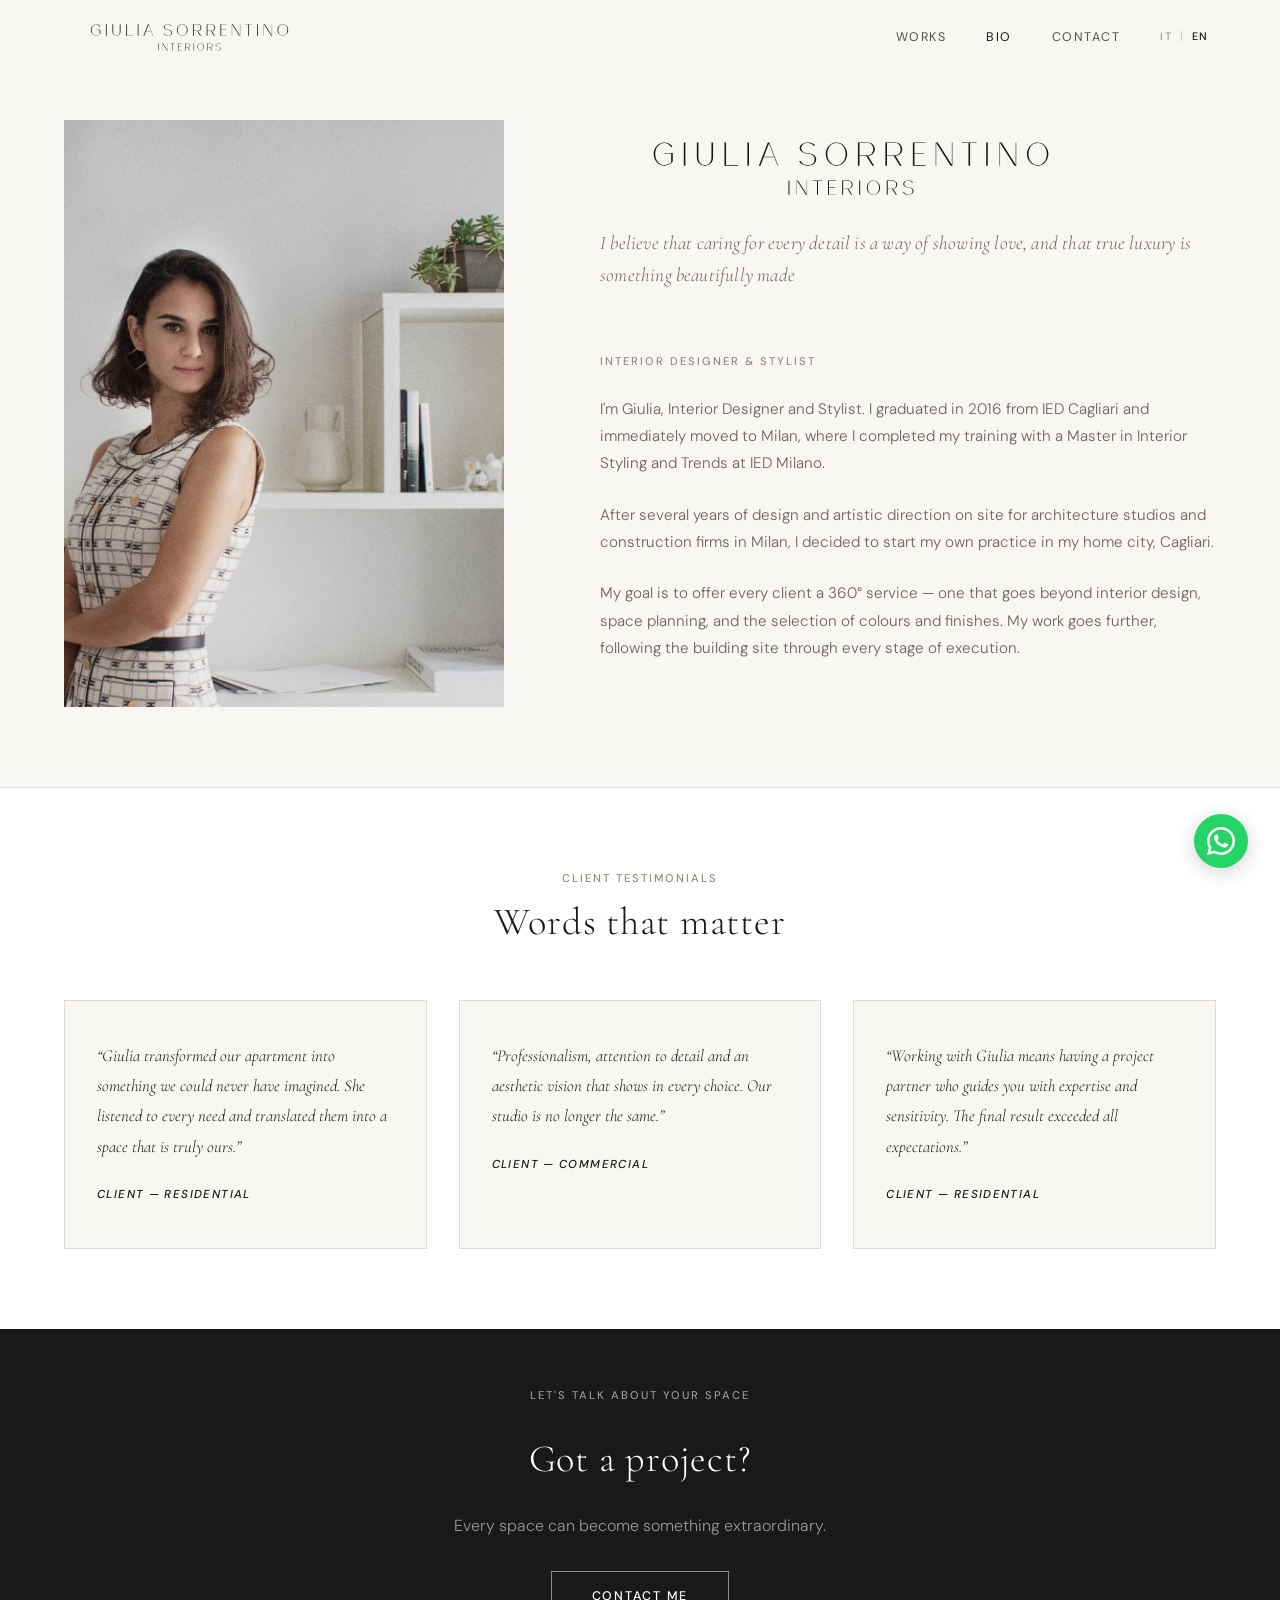
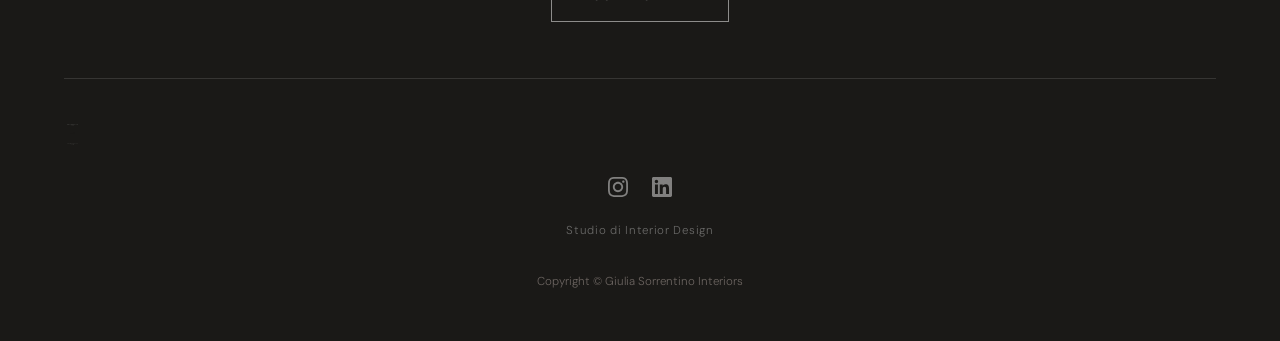
==== commit ea6bb182: "Footer: social icon SVGs, add tagline, update copyright text Co-Authored-By: Claude Sonnet 4.6 <nore" ====
--- a/chi-sono.html
+++ b/chi-sono.html
@@ -114,9 +114,10 @@
           <img src="images/logo-footer.svg" class="footer__logo-img" alt="Giulia Sorrentino Interiors" />
         </a>
         <div class="footer__social">
-          <a href="https://instagram.com/giuliasorrentino_interiors" target="_blank" rel="noopener noreferrer">Instagram</a>
-          <a href="https://it.linkedin.com/in/giulia-sorrentino-34136b1b0" target="_blank" rel="noopener noreferrer">LinkedIn</a>
+          <a href="https://instagram.com/giuliasorrentino_interiors" target="_blank" rel="noopener noreferrer" aria-label="Instagram"><svg width="20" height="20" viewBox="0 0 24 24" fill="currentColor" xmlns="http://www.w3.org/2000/svg"><path d="M12 2.163c3.204 0 3.584.012 4.85.07 3.252.148 4.771 1.691 4.919 4.919.058 1.265.069 1.645.069 4.849 0 3.205-.012 3.584-.069 4.849-.149 3.225-1.664 4.771-4.919 4.919-1.266.058-1.644.07-4.85.07-3.204 0-3.584-.012-4.849-.07-3.26-.149-4.771-1.699-4.919-4.92-.058-1.265-.07-1.644-.07-4.849 0-3.204.013-3.583.07-4.849.149-3.227 1.664-4.771 4.919-4.919 1.266-.057 1.645-.069 4.849-.069zm0-2.163c-3.259 0-3.667.014-4.947.072-4.358.2-6.78 2.618-6.98 6.98-.059 1.281-.073 1.689-.073 4.948 0 3.259.014 3.668.072 4.948.2 4.358 2.618 6.78 6.98 6.98 1.281.058 1.689.072 4.948.072 3.259 0 3.668-.014 4.948-.072 4.354-.2 6.782-2.618 6.979-6.98.059-1.28.073-1.689.073-4.948 0-3.259-.014-3.667-.072-4.947-.196-4.354-2.617-6.78-6.979-6.98-1.281-.059-1.69-.073-4.949-.073zm0 5.838c-3.403 0-6.162 2.759-6.162 6.162s2.759 6.163 6.162 6.163 6.162-2.759 6.162-6.163c0-3.403-2.759-6.162-6.162-6.162zm0 10.162c-2.209 0-4-1.79-4-4 0-2.209 1.791-4 4-4s4 1.791 4 4c0 2.21-1.791 4-4 4zm6.406-11.845c-.796 0-1.441.645-1.441 1.44s.645 1.44 1.441 1.44c.795 0 1.439-.645 1.439-1.44s-.644-1.44-1.439-1.44z"/></svg></a>
+          <a href="https://it.linkedin.com/in/giulia-sorrentino-34136b1b0" target="_blank" rel="noopener noreferrer" aria-label="LinkedIn"><svg width="20" height="20" viewBox="0 0 24 24" fill="currentColor" xmlns="http://www.w3.org/2000/svg"><path d="M20.447 20.452h-3.554v-5.569c0-1.328-.027-3.037-1.852-3.037-1.853 0-2.136 1.445-2.136 2.939v5.667H9.351V9h3.414v1.561h.046c.477-.9 1.637-1.85 3.37-1.85 3.601 0 4.267 2.37 4.267 5.455v6.286zM5.337 7.433c-1.144 0-2.063-.926-2.063-2.065 0-1.138.92-2.063 2.063-2.063 1.14 0 2.064.925 2.064 2.063 0 1.139-.925 2.065-2.064 2.065zm1.782 13.019H3.555V9h3.564v11.452zM22.225 0H1.771C.792 0 0 .774 0 1.729v20.542C0 23.227.792 24 1.771 24h20.451C23.2 24 24 23.227 24 22.271V1.729C24 .774 23.2 0 22.222 0h.003z"/></svg></a>
         </div>
+        <p class="footer__tagline">Studio di Interior Design</p>
         <p class="footer__copy" data-i18n="footer.copy">&copy; 2024 Giulia Sorrentino Interiors. Tutti i diritti riservati.</p>
       </div>
     </div>
--- a/css/style.css
+++ b/css/style.css
@@ -1004,27 +1004,38 @@
 
 .footer__social {
   display: flex;
-  gap: 2rem;
-  align-items: center;
+  gap: 1.5rem;
+  align-items: center;
+  width: 100%;
+  justify-content: center;
 }
 .footer__social a {
+  display: flex;
+  align-items: center;
+  color: rgba(255,255,255,0.45);
+  text-decoration: none;
+  transition: color var(--transition-fast);
+}
+.footer__social a:hover { color: rgba(255,255,255,0.9); }
+.footer__social svg { display: block; }
+
+.footer__tagline {
   font-family: var(--font-sans);
   font-size: 0.72rem;
   font-weight: 300;
-  letter-spacing: 0.12em;
-  text-transform: uppercase;
-  color: rgba(255,255,255,0.45);
-  text-decoration: none;
-  transition: color var(--transition-fast);
-}
-.footer__social a:hover { color: rgba(255,255,255,0.9); }
+  letter-spacing: 0.06em;
+  color: rgba(255,255,255,0.35);
+  width: 100%;
+  text-align: center;
+  margin: 0;
+}
 
 .footer__copy {
   font-size: 0.72rem;
   width: 100%;
-  text-align: right;
-  margin-top: 1rem;
-  padding-top: 1.5rem;
+  text-align: center;
+  margin-top: 0.4rem;
+  padding-top: 0;
 }
 
 /* ── Scroll Animations ── */
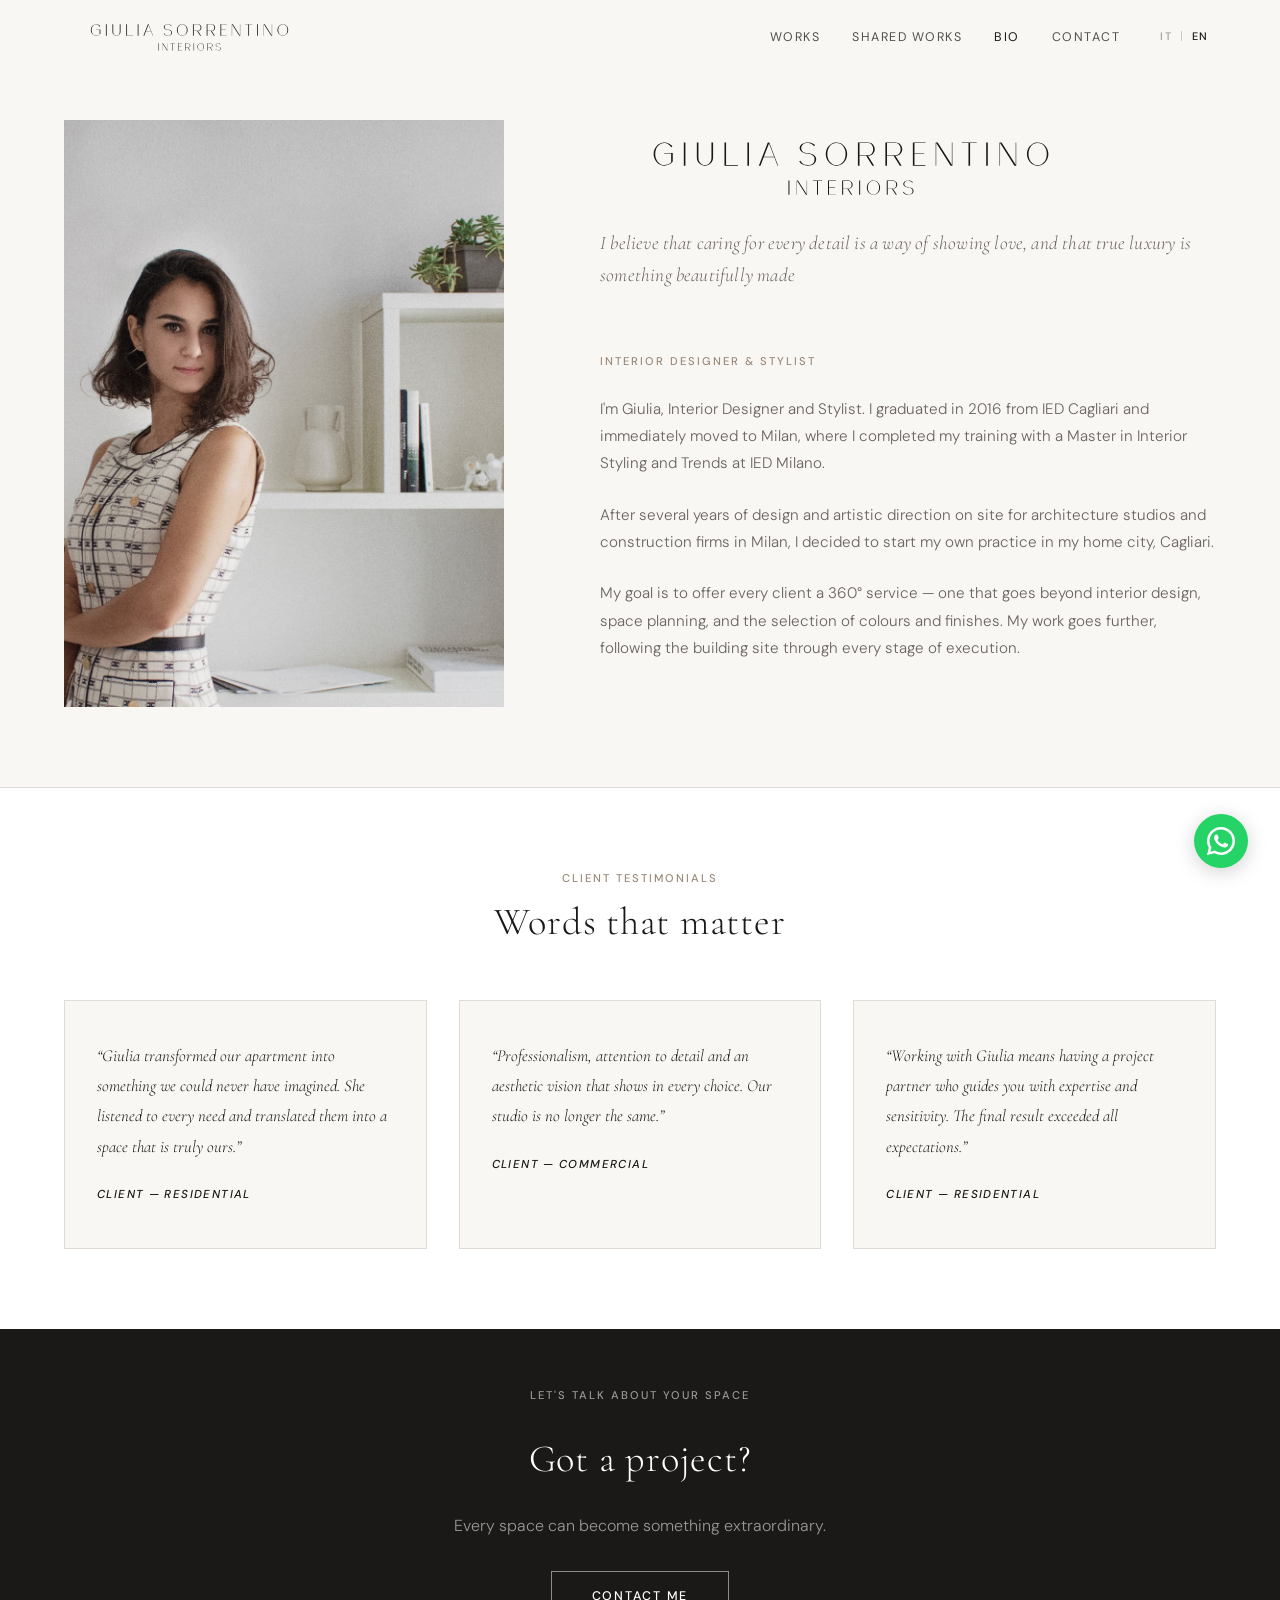
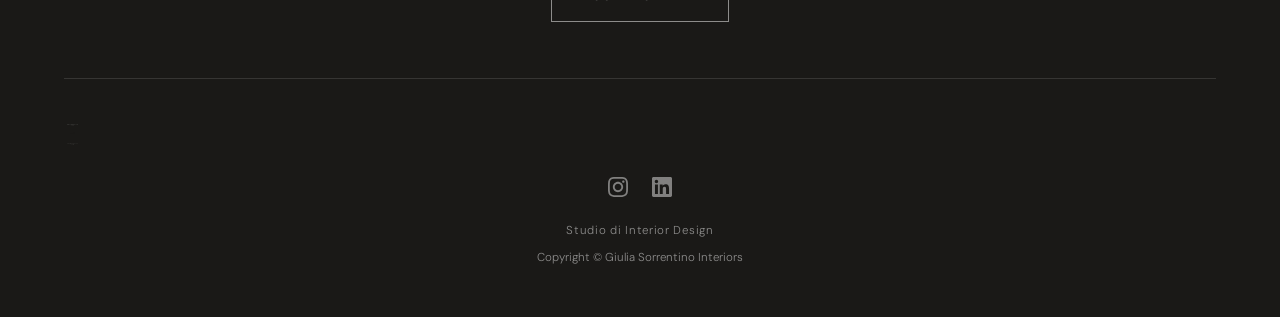
==== commit 21255de5: "Feedback Giulia: foto mancanti, testo Little House, copertina Eclipse, Lavori condivisi, contatore v" ====
--- a/chi-sono.html
+++ b/chi-sono.html
@@ -20,6 +20,7 @@
     </a>
     <ul class="nav__links">
       <li><a href="index.html" data-i18n="nav.portfolio">Lavori</a></li>
+      <li><a href="lavori-condivisi.html" data-i18n="nav.shared">Lavori condivisi</a></li>
       <li><a href="chi-sono.html" class="active" data-i18n="nav.about">Bio</a></li>
       <li><a href="contatti.html" data-i18n="nav.contact">Contatti</a></li>
     </ul>
@@ -35,6 +36,7 @@
 
   <div class="nav__mobile">
     <a href="index.html" data-i18n="nav.portfolio">Lavori</a>
+    <a href="lavori-condivisi.html" data-i18n="nav.shared">Lavori condivisi</a>
     <a href="chi-sono.html" data-i18n="nav.about">Bio</a>
     <a href="contatti.html" data-i18n="nav.contact">Contatti</a>
     <div class="lang-switcher" style="margin-left:0; margin-top:1rem;">
@@ -129,6 +131,7 @@
 
   <script src="js/main.js"></script>
   <script src="js/i18n.js"></script>
+  <script data-goatcounter="https://giuliasorrentino.goatcounter.com/count" async src="//gc.zgo.at/count.js"></script>
 </body>
 </html>
 
--- a/css/style.css
+++ b/css/style.css
@@ -132,7 +132,7 @@
 
 .nav__links {
   display: flex;
-  gap: 2.5rem;
+  gap: 2rem;
   align-items: center;
 }
 
@@ -800,6 +800,9 @@
   flex-direction: column;
   gap: 1.5rem;
 }
+
+.contact-form .btn { align-self: flex-start; }
+.form-group { width: 100%; }
 
 .form-group {
   display: flex;
@@ -843,6 +846,7 @@
   display: grid;
   grid-template-columns: 1fr 1fr;
   gap: 1.5rem;
+  width: 100%;
 }
 
 .form-success {
@@ -1024,7 +1028,7 @@
   font-size: 0.72rem;
   font-weight: 300;
   letter-spacing: 0.06em;
-  color: rgba(255,255,255,0.35);
+  color: rgba(255,255,255,0.5);
   width: 100%;
   text-align: center;
   margin: 0;
@@ -1032,9 +1036,10 @@
 
 .footer__copy {
   font-size: 0.72rem;
+  color: rgba(255,255,255,0.5);
   width: 100%;
   text-align: center;
-  margin-top: 0.4rem;
+  margin-top: -1.1rem;
   padding-top: 0;
 }
 
@@ -1299,8 +1304,15 @@
     grid-row: 3;
   }
 
-  .contact-page__grid { grid-template-columns: 1fr; gap: 3rem; }
+  .contact-page__grid { grid-template-columns: 1fr; gap: 2rem; }
   .form-grid-2 { grid-template-columns: 1fr; }
+  .contact-info { text-align: center; }
+  .contact-info h2 { text-align: center; }
+  .contact-details { align-items: center; }
+  .contact-detail { text-align: center; width: 100%; }
+  .contact-form .btn { align-self: center; }
+  .form-group label { text-align: center; }
+  .contact-page .container { padding-left: 1rem; padding-right: 1rem; }
 
   .services__list { grid-template-columns: 1fr; }
 
@@ -1308,14 +1320,15 @@
   .portfolio-filter { gap: 0.4rem; flex-wrap: nowrap; }
   .filter-btn { padding: 0.45rem 0.9rem; }
 
-  .footer__inner { flex-direction: column; align-items: center; gap: 1.2rem; }
+  .footer__inner { flex-direction: column; align-items: center; gap: 1.2rem; padding-top: 2.5rem; }
   .footer__links { justify-content: center; }
   .footer__copy { text-align: center; width: 100%; }
-  .footer__cta { padding: 2.5rem 0; margin-bottom: 2rem; }
+  .footer__cta { padding: 2.5rem 0; margin-bottom: 0; }
   .about-bio__logo-img { display: none; }
   .footer__logo { display: none; }
   .footer__social { justify-content: center; }
   .contact-info h2 { text-align: center; }
+  .contact-form { align-items: center; }
 }
 
 @media (max-width: 600px) {
@@ -1524,3 +1537,18 @@
   .whatsapp-fab { bottom: 1.25rem; right: 1.25rem; width: 48px; height: 48px; }
   .whatsapp-fab svg { width: 24px; height: 24px; }
 }
+
+/* ── Lavori condivisi ── */
+.nav__links a { white-space: nowrap; }
+
+.portfolio-grid--shared .portfolio-item:last-child:nth-child(odd) {
+  grid-column: 1 / -1;
+  aspect-ratio: 21 / 9;
+}
+
+@media (max-width: 900px) {
+  .portfolio-grid--shared .portfolio-item:last-child:nth-child(odd) {
+    grid-column: auto;
+    aspect-ratio: 4 / 3;
+  }
+}
